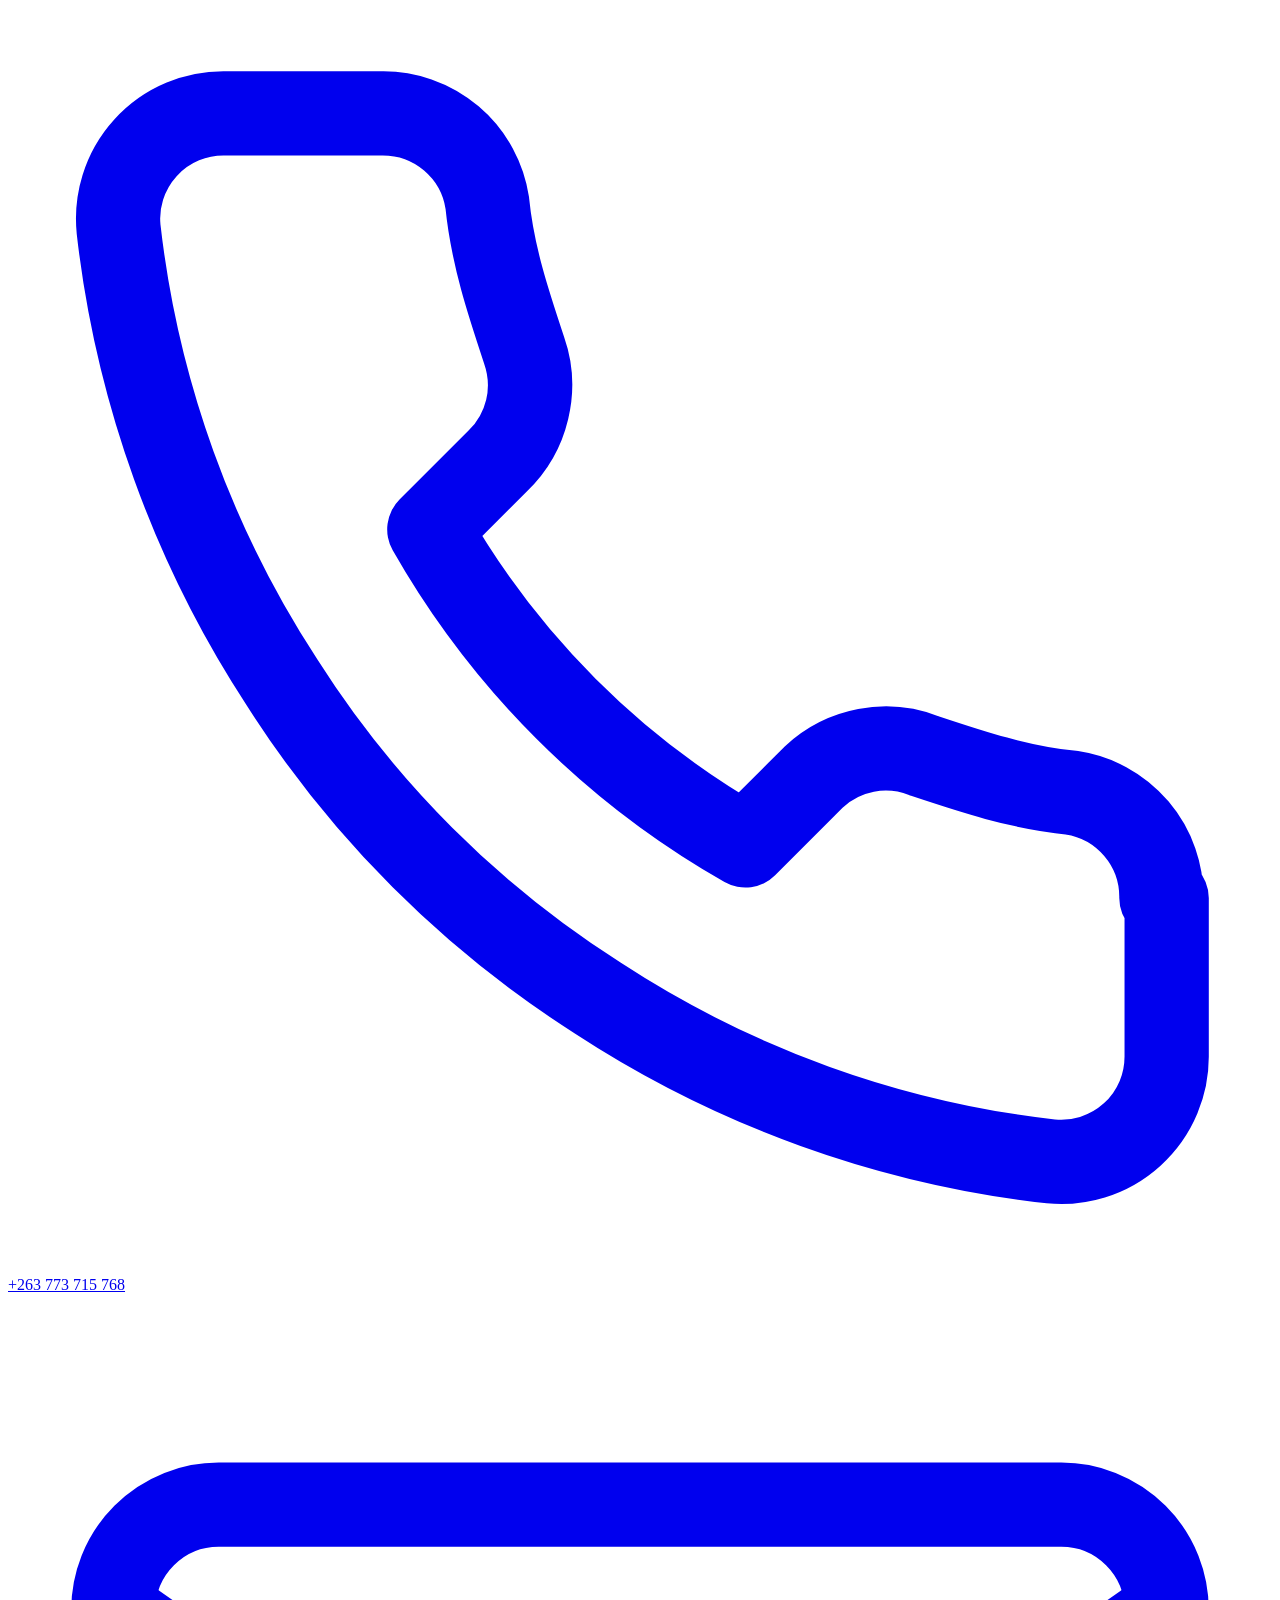
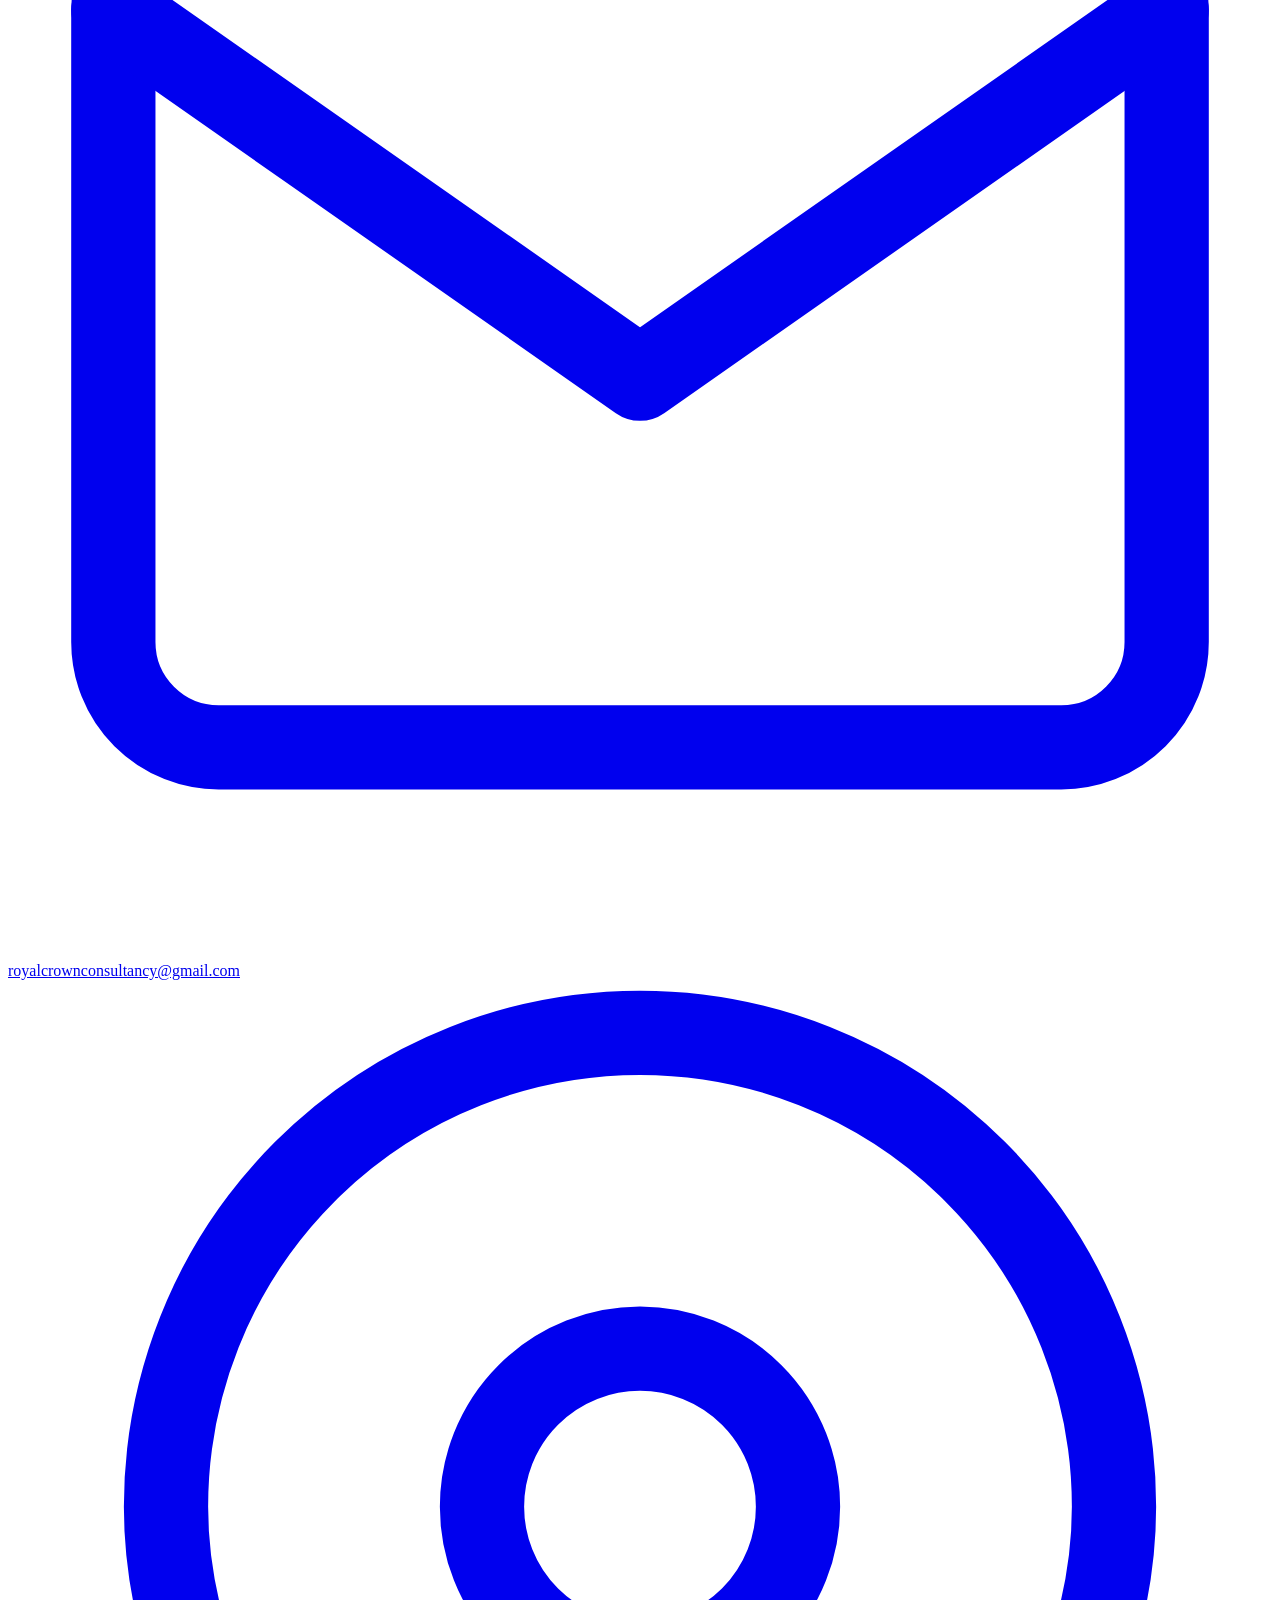
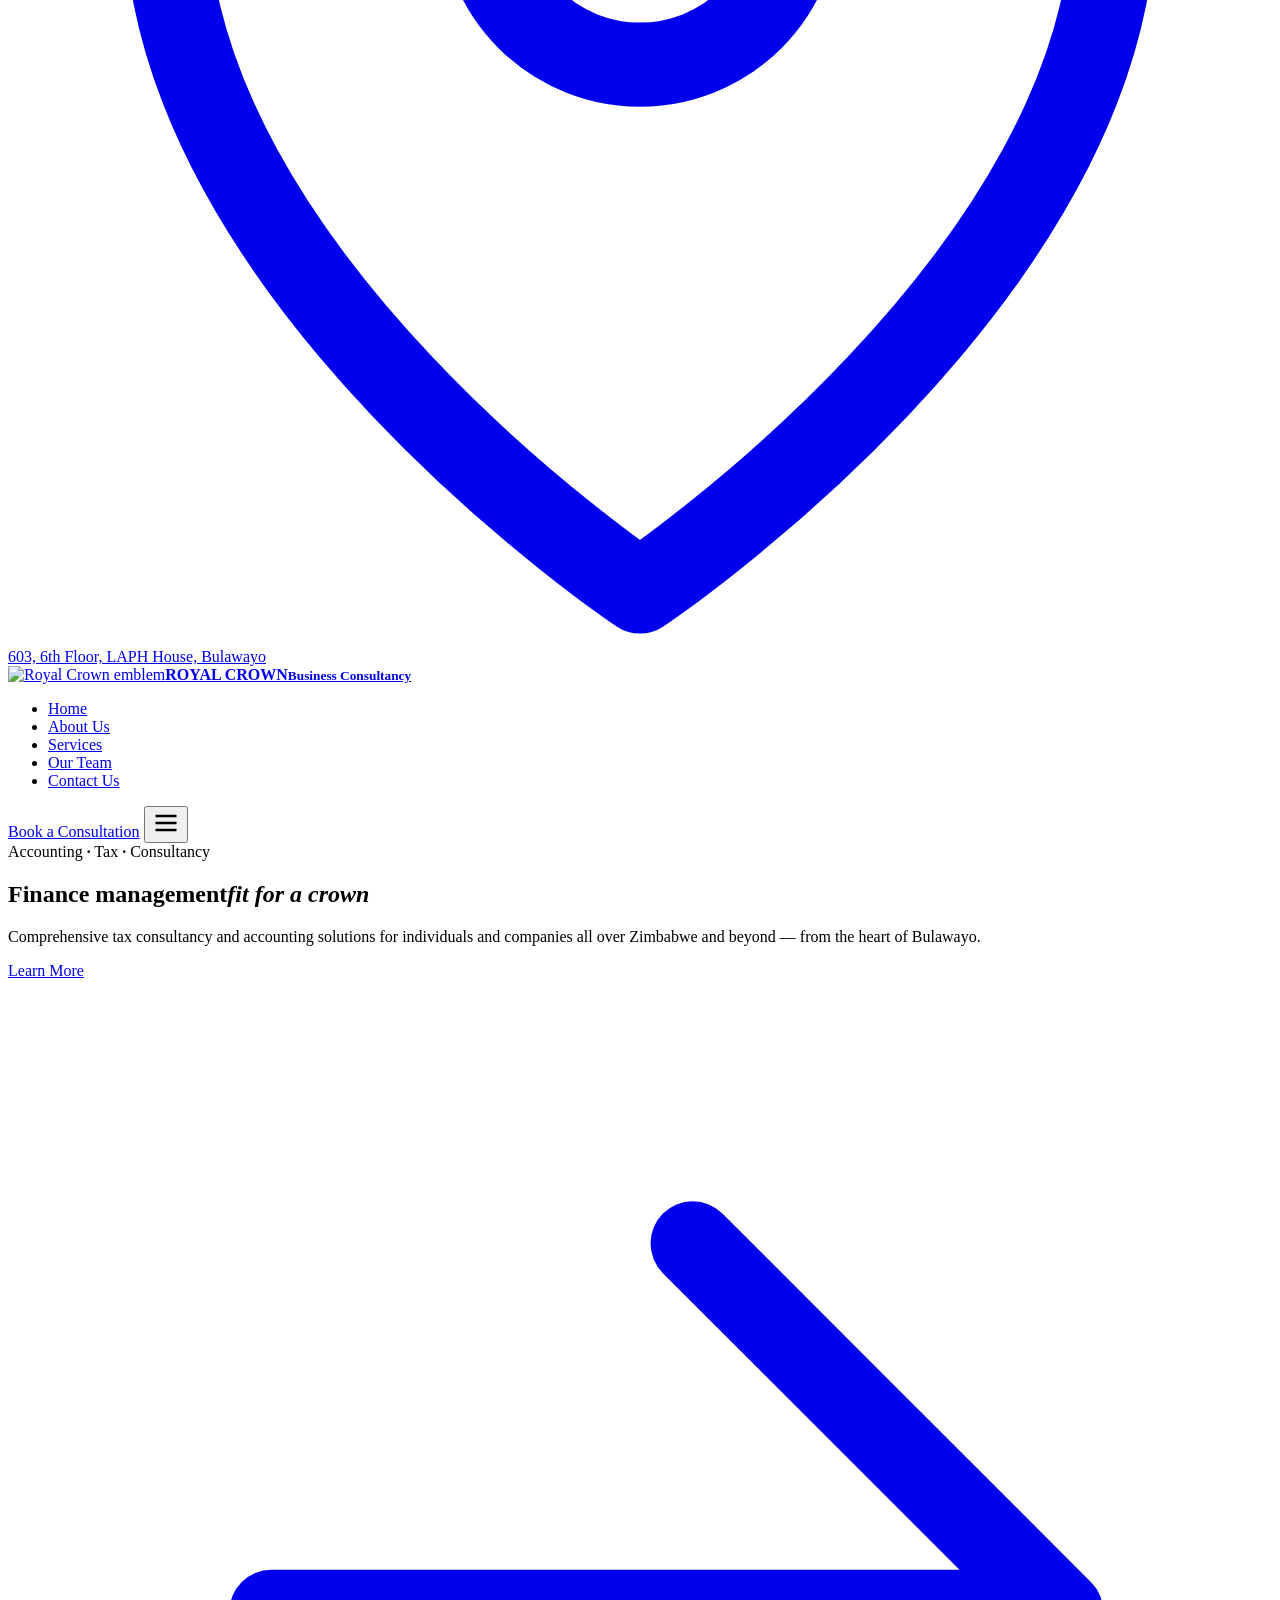
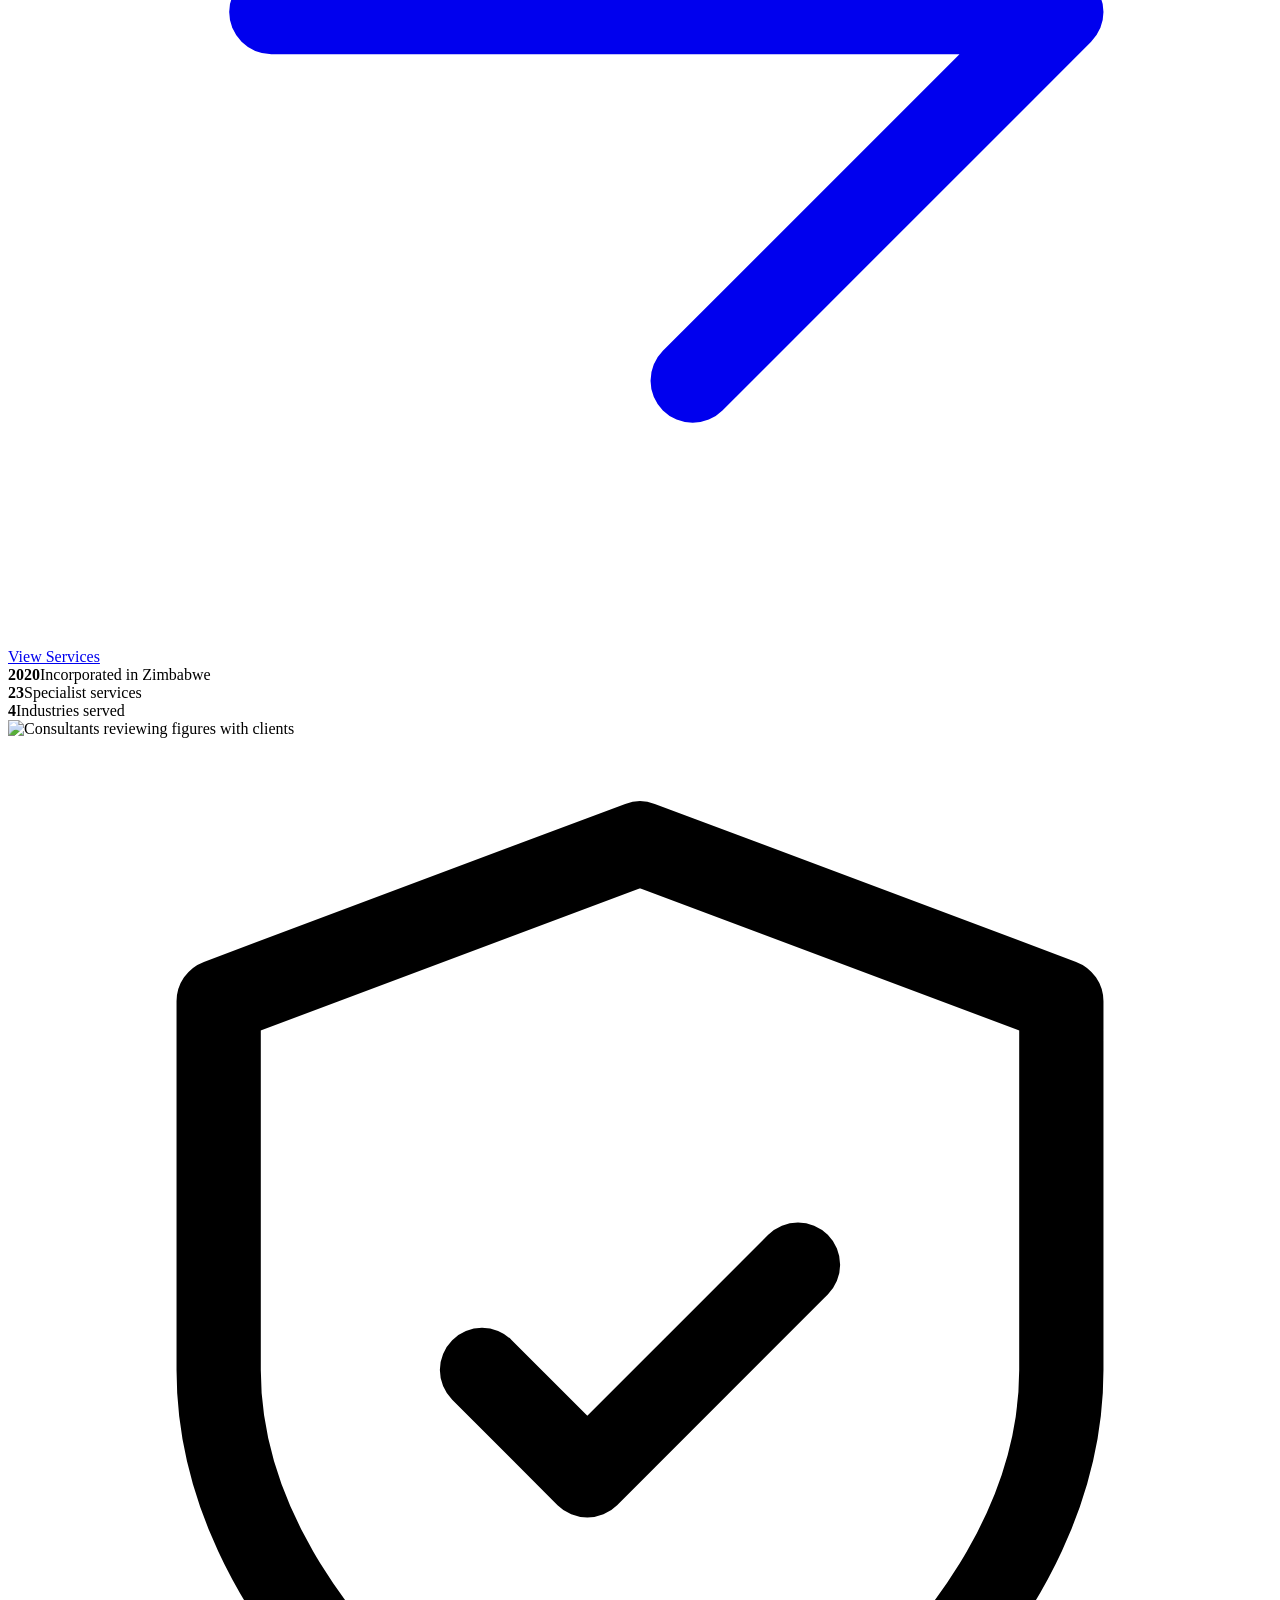
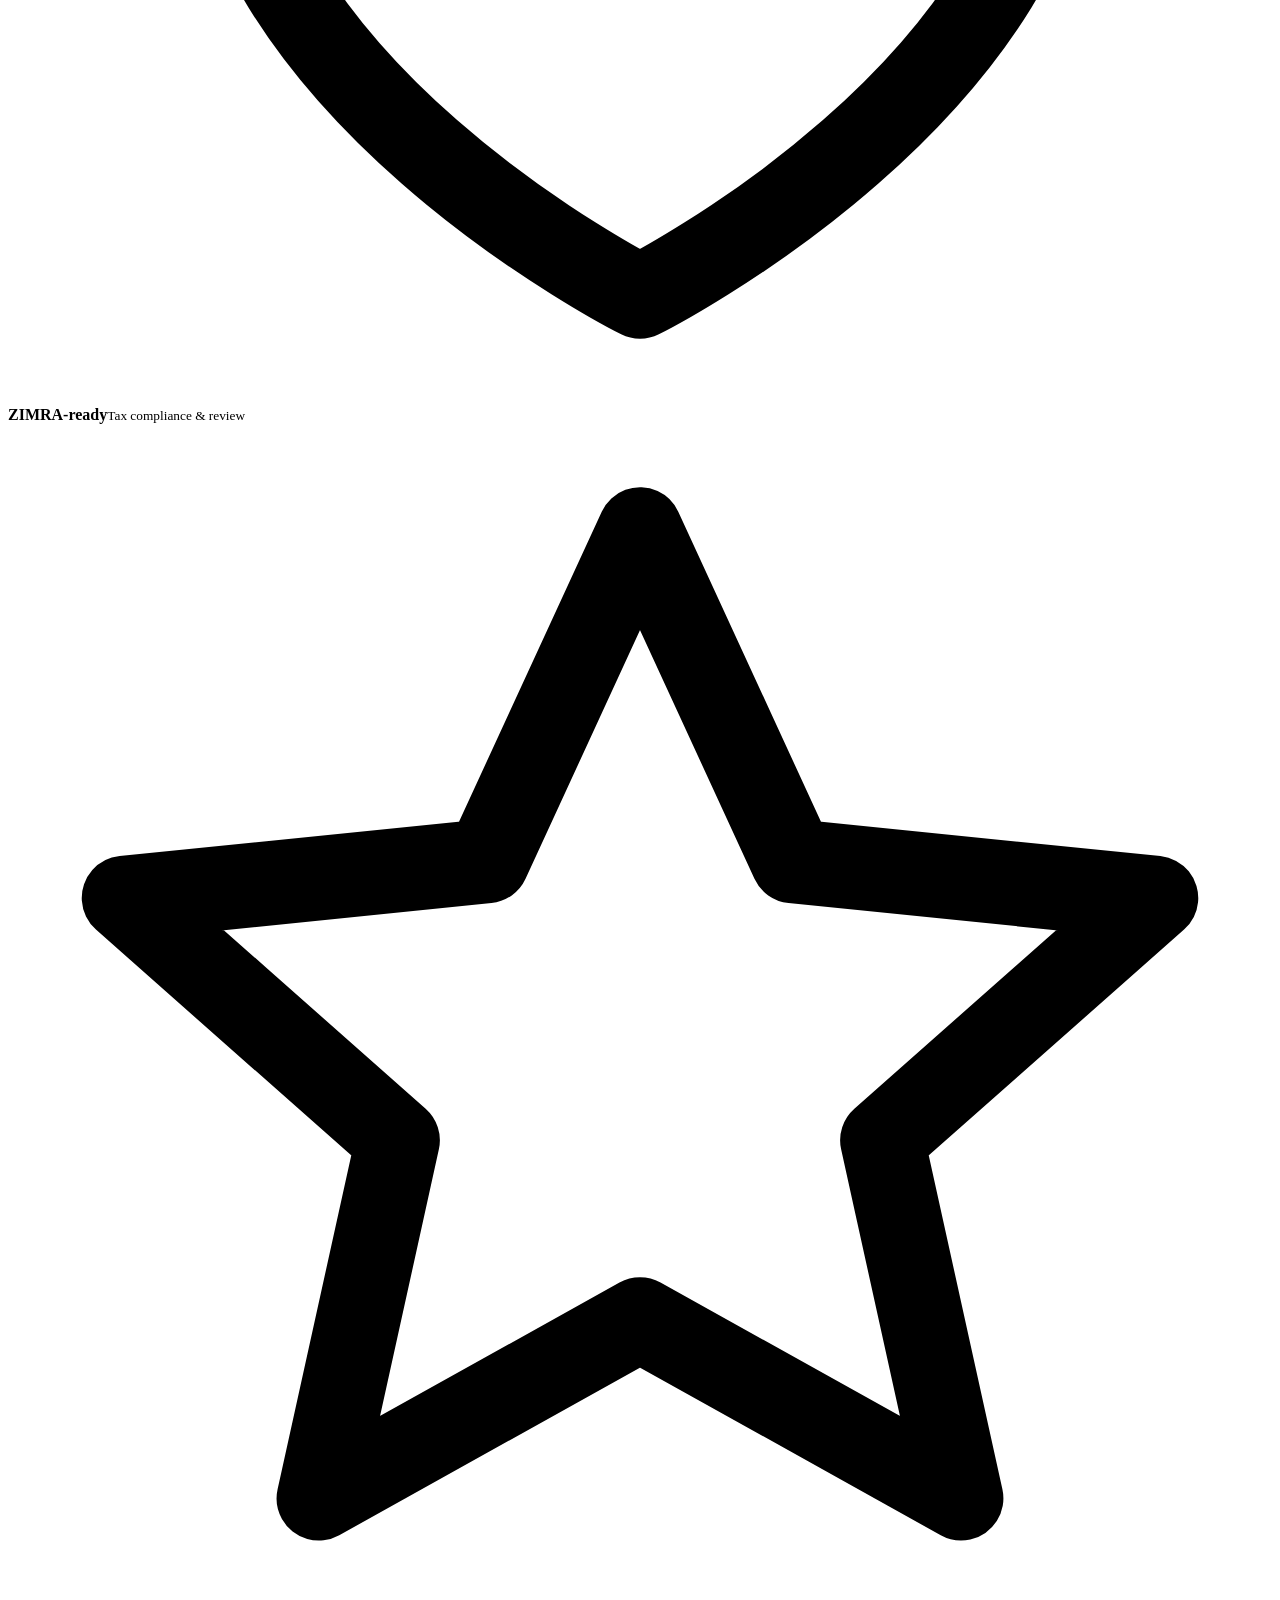
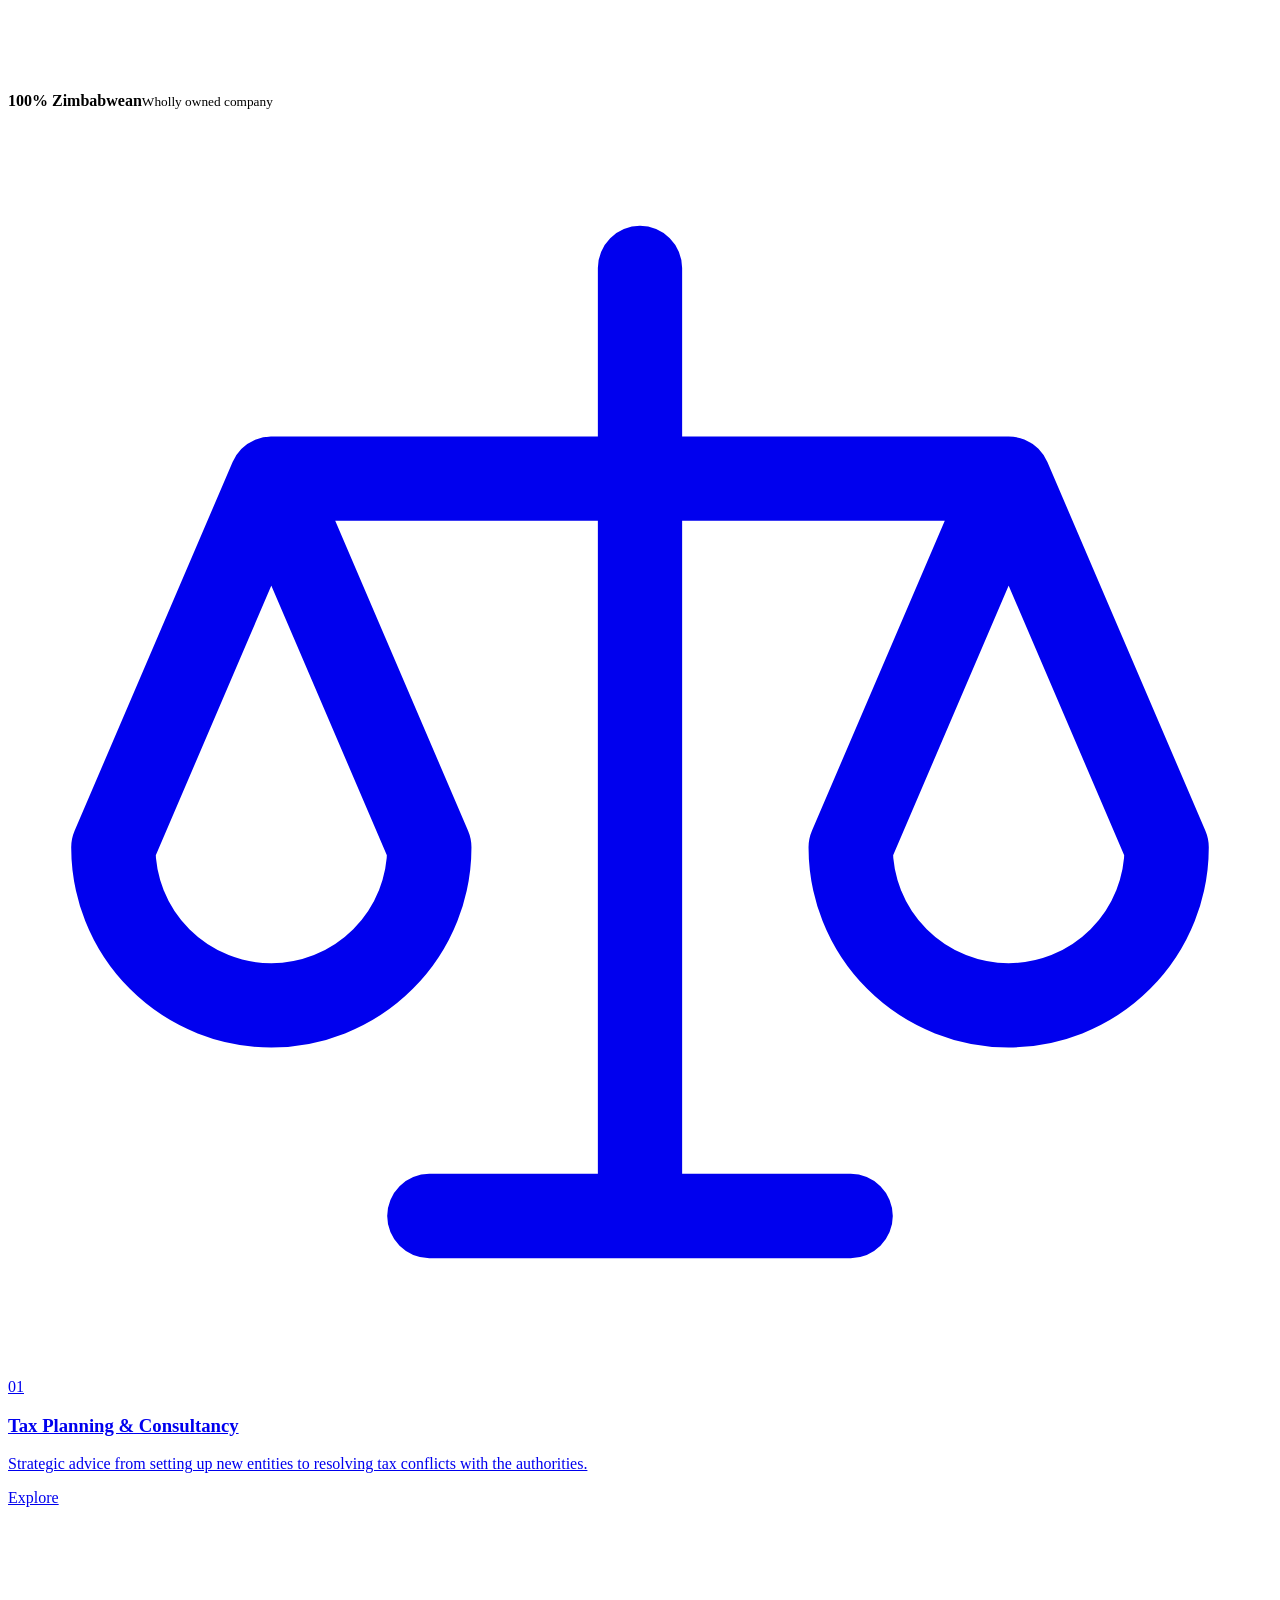
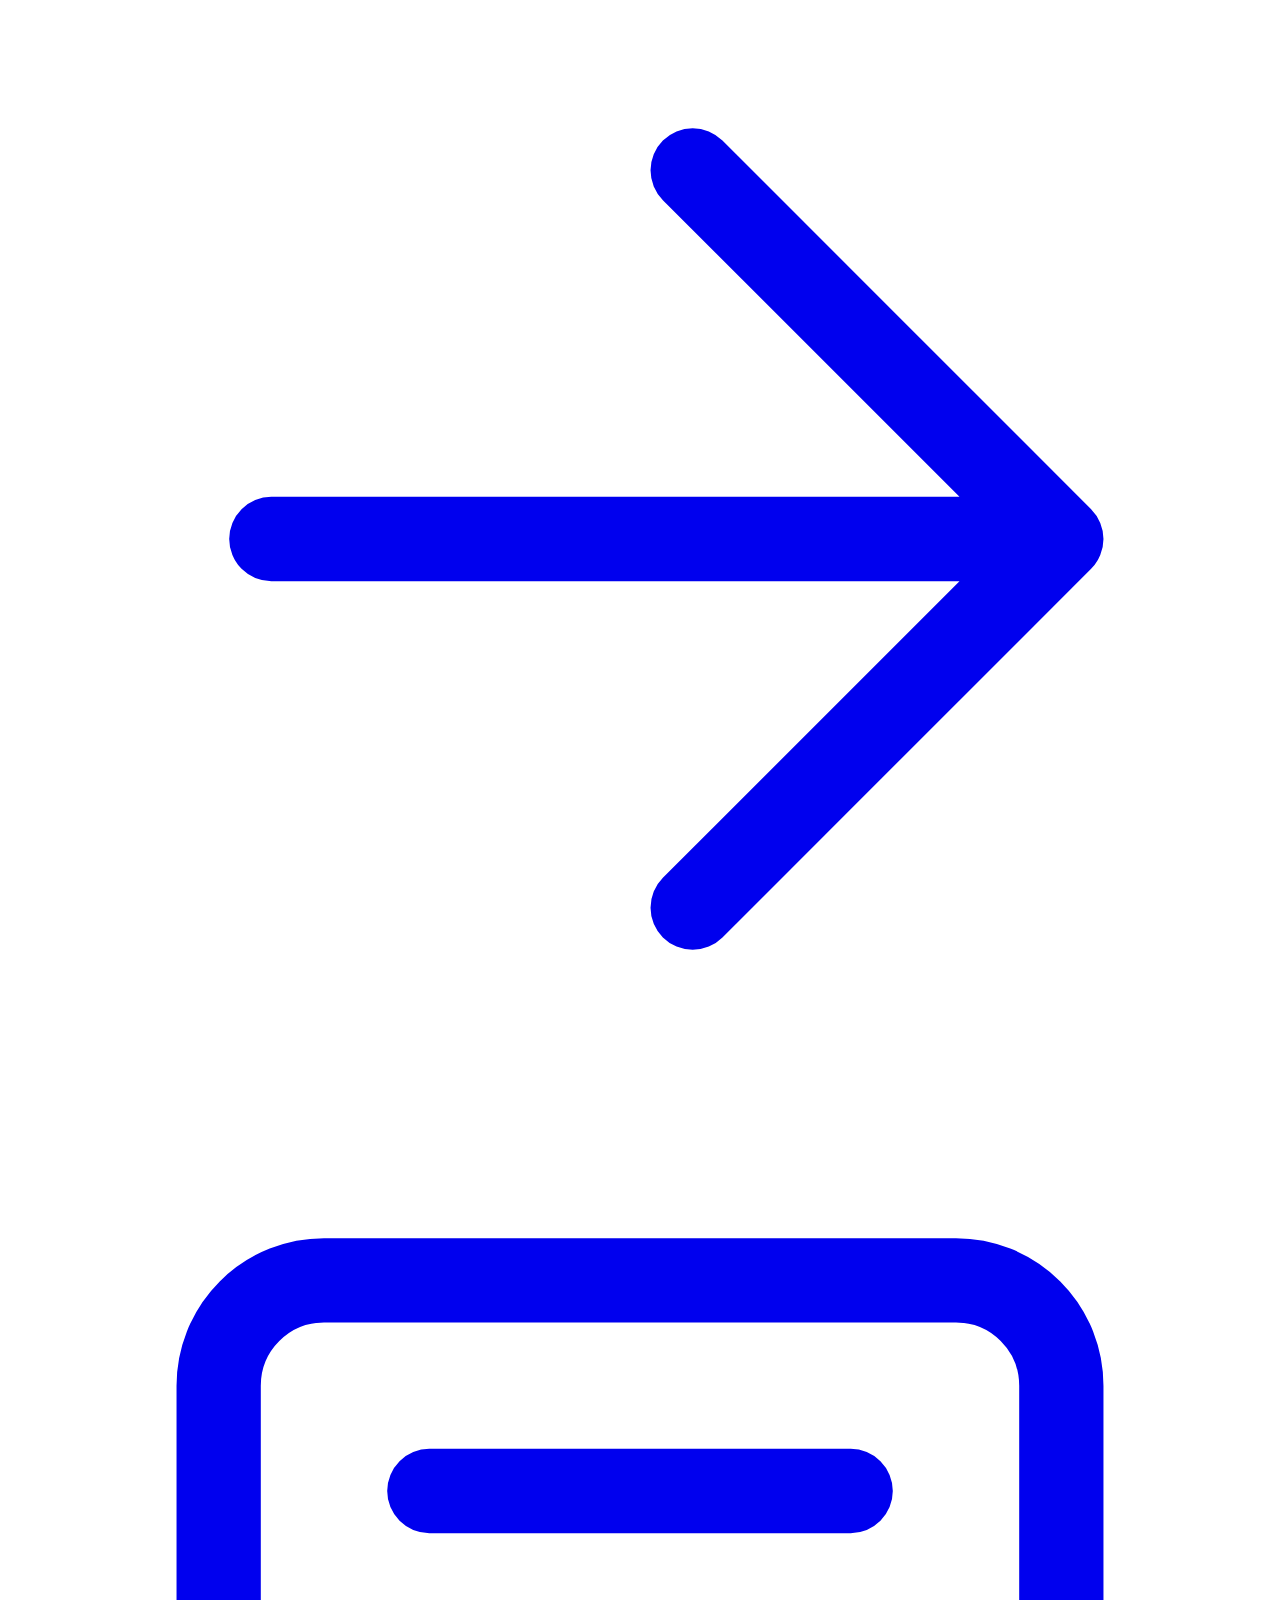
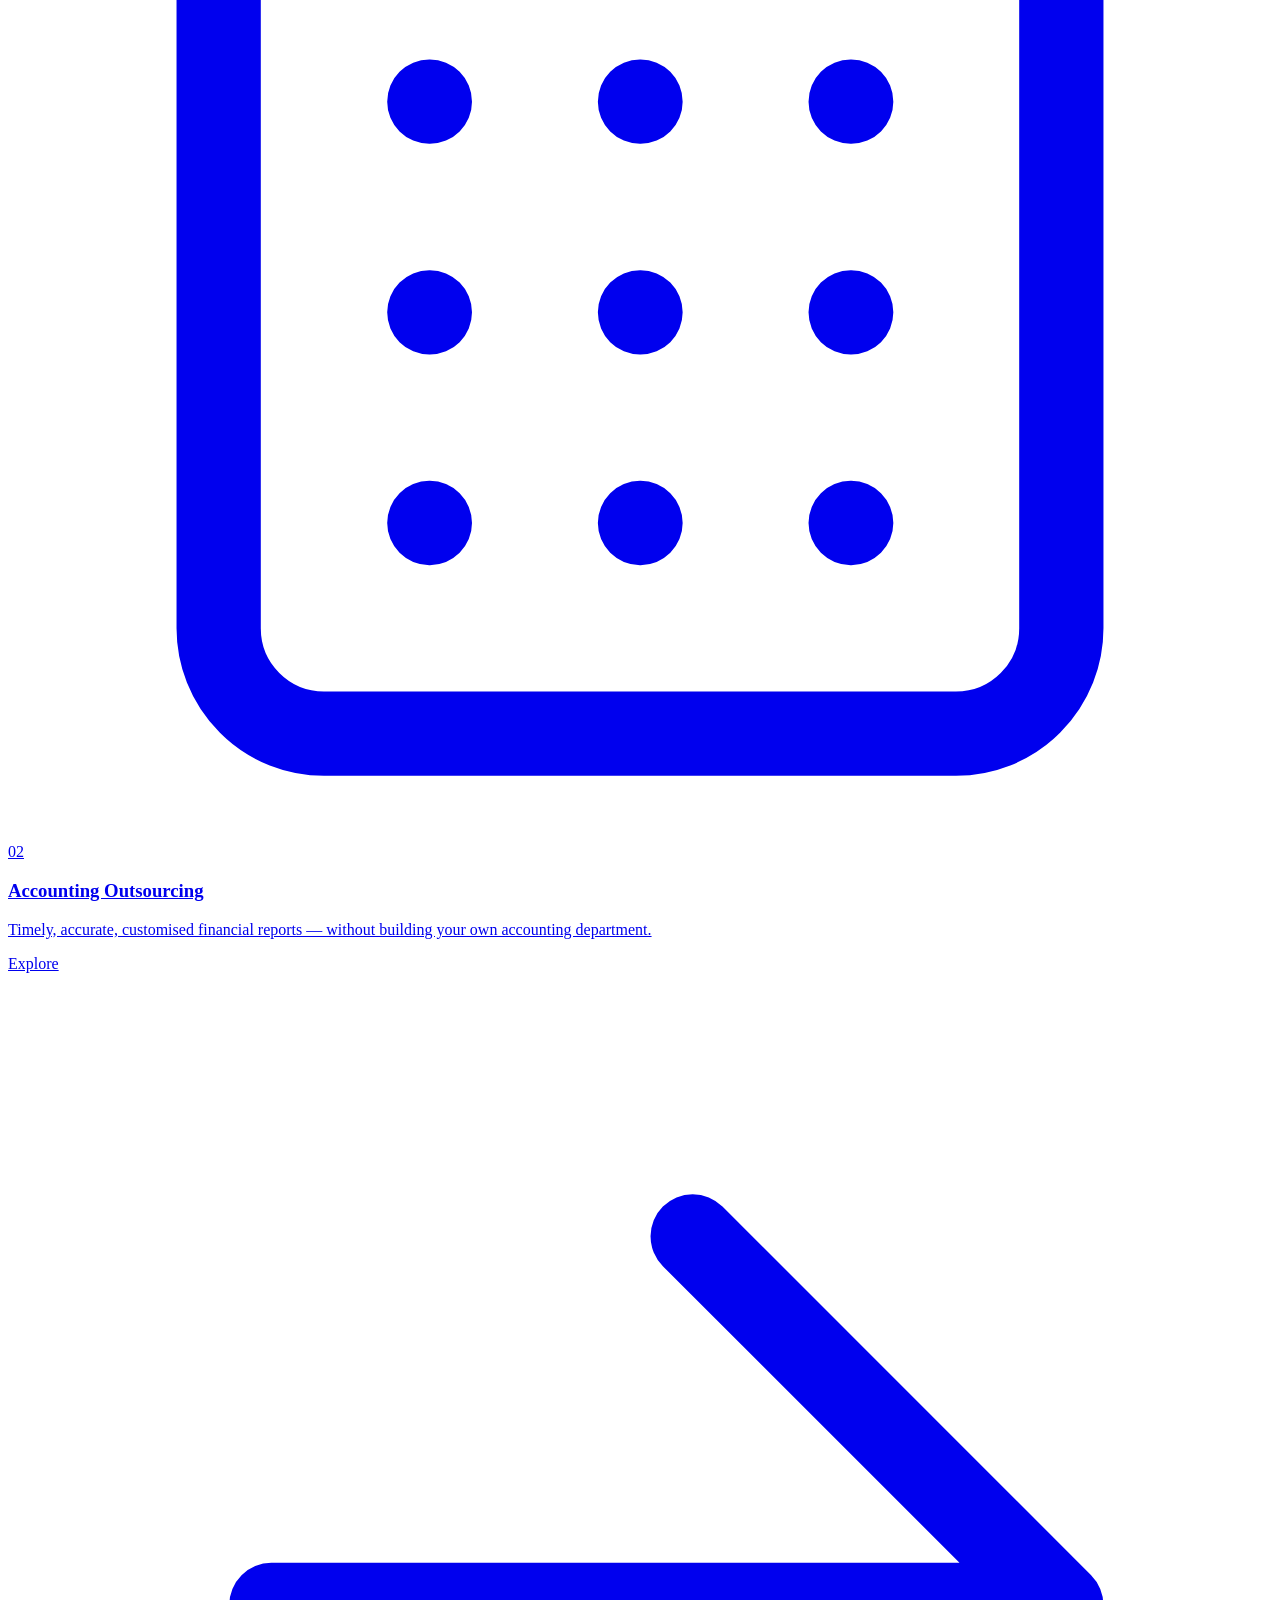
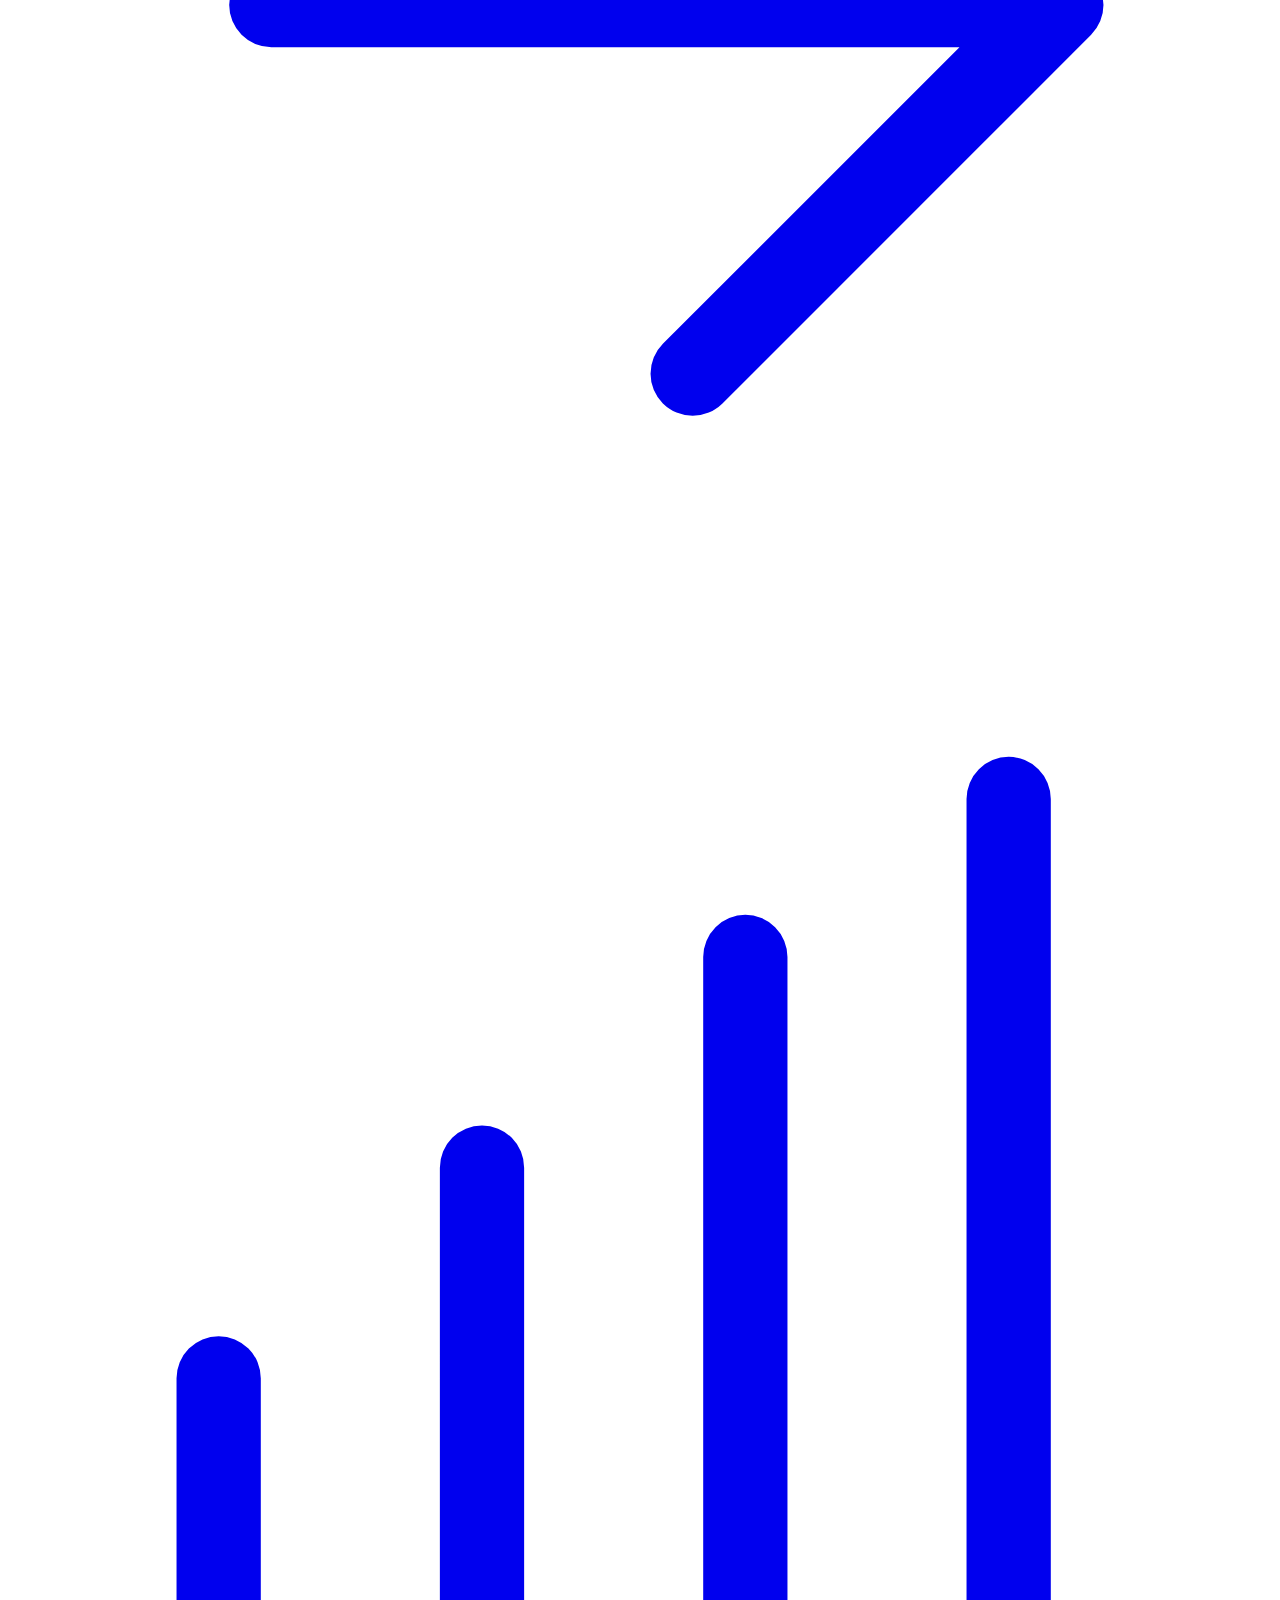
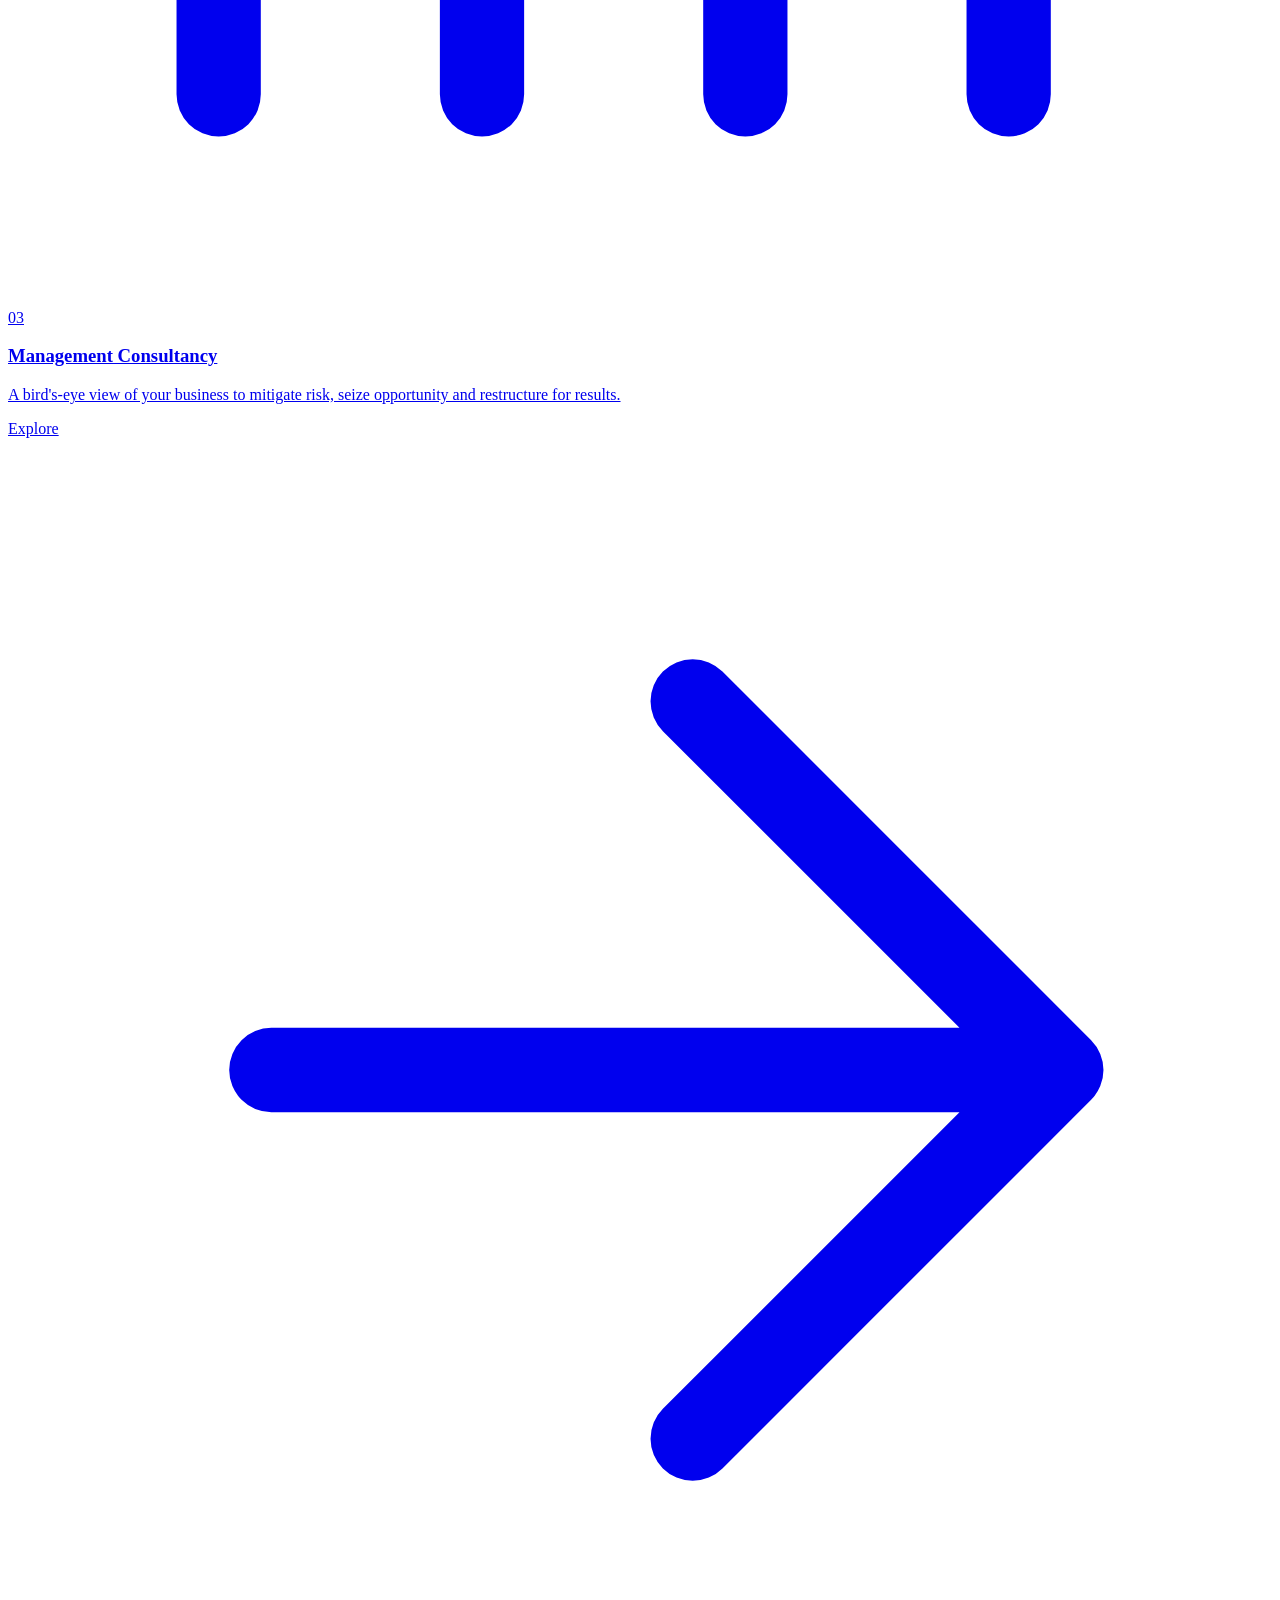
==== index.html @ 7874602f "Add files via upload" ====
<!DOCTYPE html>
<html lang="en">
<head>
<meta charset="UTF-8">
<meta name="viewport" content="width=device-width, initial-scale=1.0">
<title>Royal Crown Business Consultancy | Accounting & Tax Consultants in Bulawayo, Zimbabwe</title>
<meta name="description" content="Royal Crown Business Consultancy offers accounting, tax consultancy, company secretarial and management consulting to individuals and companies across Zimbabwe.">
<link rel="icon" href="assets/img/mark_color.png">
<link rel="preconnect" href="https://fonts.googleapis.com"><link rel="preconnect" href="https://fonts.gstatic.com" crossorigin>
<link href="https://fonts.googleapis.com/css2?family=Cormorant+Garamond:ital,wght@0,500;0,600;1,500;1,600&family=Montserrat:wght@300;400;500;600;700;800&family=Raleway:wght@400;500&display=swap" rel="stylesheet">
<link rel="stylesheet" href="assets/css/style.css">
</head>
<body>
<div class="topbar"><div class="wrap">
  <div class="tb-l"><a href="tel:+263773715768"><svg viewBox="0 0 24 24" fill="none" stroke="currentColor" stroke-width="1.6" stroke-linecap="round" stroke-linejoin="round"><path d="M22 16.9v3a2 2 0 01-2.2 2 19.8 19.8 0 01-8.6-3.1 19.5 19.5 0 01-6-6A19.8 19.8 0 012.1 4.2 2 2 0 014.1 2h3a2 2 0 012 1.7c.1 1 .4 1.9.7 2.8a2 2 0 01-.5 2.1L8 9.9a16 16 0 006 6l1.3-1.3a2 2 0 012.1-.4c.9.3 1.8.6 2.8.7a2 2 0 011.7 2z"/></svg> +263 773 715 768</a><a href="mailto:royalcrownconsultancy@gmail.com"><svg viewBox="0 0 24 24" fill="none" stroke="currentColor" stroke-width="1.6" stroke-linecap="round" stroke-linejoin="round"><rect x="2" y="4" width="20" height="16" rx="2"/><path d="M22 6l-10 7L2 6"/></svg> royalcrownconsultancy@gmail.com</a></div>
  <div class="tb-r"><a href="contact.html"><svg viewBox="0 0 24 24" fill="none" stroke="currentColor" stroke-width="1.6" stroke-linecap="round" stroke-linejoin="round"><path d="M21 10c0 7-9 13-9 13S3 17 3 10a9 9 0 0118 0z"/><circle cx="12" cy="10" r="3"/></svg> 603, 6th Floor, LAPH House, Bulawayo</a></div>
</div></div>
<header class="site"><div class="wrap nav">
  <a href="index.html" class="brand"><img src="assets/img/mark.png" alt="Royal Crown emblem"><b>ROYAL CROWN<small>Business Consultancy</small></b></a>
  <nav class="main"><ul id="menu"><li><a href="index.html" class="active">Home</a></li><li><a href="about.html">About Us</a></li><li><a href="services.html">Services</a></li><li><a href="team.html">Our Team</a></li><li><a href="contact.html">Contact Us</a></li></ul></nav>
  <a href="contact.html" class="btn btn-gold nav-cta">Book a Consultation</a>
  <button class="burger" aria-label="Open menu"><svg width="28" height="28" viewBox="0 0 24 24" fill="none" stroke="currentColor" stroke-width="2"><path d="M3 6h18M3 12h18M3 18h18"/></svg></button>
</div></header>
<main>
<section class="hero">
  <div class="wrap">
    <div class="rv">
      <span class="eyebrow">Accounting <b>·</b> Tax <b>·</b> Consultancy</span>
      <h1>Finance management<em>fit for a crown</em></h1>
      <p>Comprehensive tax consultancy and accounting solutions for individuals and companies all over Zimbabwe and beyond — from the heart of Bulawayo.</p>
      <div class="actions">
        <a href="about.html" class="btn btn-primary">Learn More <svg viewBox="0 0 24 24" fill="none" stroke="currentColor" stroke-width="1.6" stroke-linecap="round" stroke-linejoin="round"><path d="M5 12h14M13 5l7 7-7 7"/></svg></a>
        <a href="services.html" class="btn btn-ghost">View Services</a>
      </div>
      <div class="hero-trust">
        <div><b>2020</b>Incorporated in Zimbabwe</div>
        <div><b>23</b>Specialist services</div>
        <div><b>4</b>Industries served</div>
      </div>
    </div>
    <div class="hero-art rv d2">
      <span class="ring"></span>
      <div class="frame"><img src="assets/img/team-meeting.jpg" alt="Consultants reviewing figures with clients"></div>
      <div class="float f1"><span class="fi"><svg viewBox="0 0 24 24" fill="none" stroke="currentColor" stroke-width="1.6" stroke-linecap="round" stroke-linejoin="round"><path d="M12 22s8-4 8-10V5l-8-3-8 3v7c0 6 8 10 8 10z"/><path d="M9 12l2 2 4-4"/></svg></span><div><b>ZIMRA-ready</b><small>Tax compliance & review</small></div></div>
      <div class="float f2"><span class="fi"><svg viewBox="0 0 24 24" fill="none" stroke="currentColor" stroke-width="1.6" stroke-linecap="round" stroke-linejoin="round"><path d="M12 2l2.9 6.3 6.9.7-5.2 4.6 1.5 6.8L12 17l-6.1 3.4 1.5-6.8L2.2 9l6.9-.7z"/></svg></span><div><b>100% Zimbabwean</b><small>Wholly owned company</small></div></div>
    </div>
  </div>
</section>

<section class="features">
  <div class="wrap">
    <div class="feat-grid">
      <a href="services.html#tax" class="feat rv">
        <div class="top"><span class="ico"><svg viewBox="0 0 24 24" fill="none" stroke="currentColor" stroke-width="1.6" stroke-linecap="round" stroke-linejoin="round"><path d="M12 3v18M5 7h14M5 7l-3 7a3 3 0 006 0zM19 7l-3 7a3 3 0 006 0zM8 21h8"/></svg></span><span class="num">01</span></div>
        <h3>Tax Planning & Consultancy</h3>
        <p>Strategic advice from setting up new entities to resolving tax conflicts with the authorities.</p>
        <span class="more">Explore <svg viewBox="0 0 24 24" fill="none" stroke="currentColor" stroke-width="1.6" stroke-linecap="round" stroke-linejoin="round"><path d="M5 12h14M13 5l7 7-7 7"/></svg></span>
      </a>
      <a href="services.html#accounting" class="feat rv d1">
        <div class="top"><span class="ico"><svg viewBox="0 0 24 24" fill="none" stroke="currentColor" stroke-width="1.6" stroke-linecap="round" stroke-linejoin="round"><rect x="4" y="2" width="16" height="20" rx="2"/><path d="M8 6h8M8 10h.01M12 10h.01M16 10h.01M8 14h.01M12 14h.01M16 14h.01M8 18h.01M12 18h.01M16 18h.01"/></svg></span><span class="num">02</span></div>
        <h3>Accounting Outsourcing</h3>
        <p>Timely, accurate, customised financial reports — without building your own accounting department.</p>
        <span class="more">Explore <svg viewBox="0 0 24 24" fill="none" stroke="currentColor" stroke-width="1.6" stroke-linecap="round" stroke-linejoin="round"><path d="M5 12h14M13 5l7 7-7 7"/></svg></span>
      </a>
      <a href="services.html#management" class="feat rv d2">
        <div class="top"><span class="ico"><svg viewBox="0 0 24 24" fill="none" stroke="currentColor" stroke-width="1.6" stroke-linecap="round" stroke-linejoin="round"><path d="M4 20V14M9 20V10M14 20V6M19 20V3"/></svg></span><span class="num">03</span></div>
        <h3>Management Consultancy</h3>
        <p>A bird's-eye view of your business to mitigate risk, seize opportunity and restructure for results.</p>
        <span class="more">Explore <svg viewBox="0 0 24 24" fill="none" stroke="currentColor" stroke-width="1.6" stroke-linecap="round" stroke-linejoin="round"><path d="M5 12h14M13 5l7 7-7 7"/></svg></span>
      </a>
    </div>
  </div>
</section>

<section class="split">
  <div class="split-img" style="background-image:url(assets/img/consultant.jpg)">
    <div class="stamp"><div><b>Est.</b>2020</div></div>
  </div>
  <div class="split-txt rv">
    <div class="sec-title light"><span class="eyebrow">About us</span><h2>Who<em>we are</em></h2></div>
    <p>Nenyasha Deon Investments (Pvt) Ltd, trading as Royal Crown Business Consultancy, is an industry-leading accounting and consultancy firm based in Bulawayo — with expertise across manufacturing, transport, trading and the service industry.</p>
    <ul class="chev-list">
      <li>Tax Consultancy</li><li>Accounting & Bookkeeping</li>
      <li>Company Secretarial</li><li>Financial Advice & Planning</li>
      <li>Audit Functions</li><li>Payroll Services</li>
    </ul>
    <a href="about.html" class="btn btn-outline-light">Our Story <svg viewBox="0 0 24 24" fill="none" stroke="currentColor" stroke-width="1.6" stroke-linecap="round" stroke-linejoin="round"><path d="M5 12h14M13 5l7 7-7 7"/></svg></a>
  </div>
</section>

<section class="offer">
  <div class="wrap">
    <div class="offer-head">
      <div class="sec-title rv"><span class="eyebrow">Our expertise</span><h2>What<em>we offer</em></h2>
        <p>Comprehensive accounting, tax and advisory services — tailored to individuals, SMEs and corporates alike.</p></div>
      <div class="slider-ctrl"><button aria-label="Previous" data-dir="-1"><svg viewBox="0 0 24 24" fill="none" stroke="currentColor" stroke-width="1.6" stroke-linecap="round" stroke-linejoin="round"><path d="M15 18l-6-6 6-6"/></svg></button><button aria-label="Next" data-dir="1"><svg viewBox="0 0 24 24" fill="none" stroke="currentColor" stroke-width="1.6" stroke-linecap="round" stroke-linejoin="round"><path d="M9 18l6-6-6-6"/></svg></button></div>
    </div>
    <div class="track-wrap"><div class="track" id="track">
      <div class="card"><div class="ci"><svg viewBox="0 0 24 24" fill="none" stroke="currentColor" stroke-width="1.6" stroke-linecap="round" stroke-linejoin="round"><path d="M12 3v18M5 7h14M5 7l-3 7a3 3 0 006 0zM19 7l-3 7a3 3 0 006 0zM8 21h8"/></svg></div><h3>Tax Planning & Consultancy</h3><p>Reduce tax risk and enhance operating efficiency.</p>
        <ul><li>Tax planning</li><li>Tax advisory, due diligence & audit</li><li>International tax & transfer pricing</li><li>Tax compliance & review</li></ul><br><a class="more" href="services.html#tax">Read more →</a></div>
      <div class="card feature"><div class="ci"><svg viewBox="0 0 24 24" fill="none" stroke="currentColor" stroke-width="1.6" stroke-linecap="round" stroke-linejoin="round"><rect x="4" y="2" width="16" height="20" rx="2"/><path d="M8 6h8M8 10h.01M12 10h.01M16 10h.01M8 14h.01M12 14h.01M16 14h.01M8 18h.01M12 18h.01M16 18h.01"/></svg></div><h3>Accounting Outsourcing</h3><p>A tailor-made, sustainable accounting system.</p>
        <ul><li>Bookkeeping services</li><li>Financial reports compilation</li><li>Payroll services</li><li>Financial advisory & consultations</li></ul><br><a class="more" href="services.html#accounting">Read more →</a></div>
      <div class="card"><div class="ci"><svg viewBox="0 0 24 24" fill="none" stroke="currentColor" stroke-width="1.6" stroke-linecap="round" stroke-linejoin="round"><path d="M4 20V14M9 20V10M14 20V6M19 20V3"/></svg></div><h3>Management Consultancy</h3><p>Processes that deliver, yet adapt to change.</p>
        <ul><li>Risk assurance</li><li>Mergers & acquisitions</li><li>Organisational restructuring</li><li>System design & implementation</li></ul><br><a class="more" href="services.html#management">Read more →</a></div>
      <div class="card"><div class="ci"><svg viewBox="0 0 24 24" fill="none" stroke="currentColor" stroke-width="1.6" stroke-linecap="round" stroke-linejoin="round"><circle cx="11" cy="11" r="7"/><path d="M21 21l-5-5M8 11h6M11 8v6"/></svg></div><h3>Market Studies</h3><p>Informed decisions from primary & secondary data.</p>
        <ul><li>New market entry studies</li><li>Consumer & retail insight studies</li></ul><br><a class="more" href="services.html#market">Read more →</a></div>
      <div class="card"><div class="ci"><svg viewBox="0 0 24 24" fill="none" stroke="currentColor" stroke-width="1.6" stroke-linecap="round" stroke-linejoin="round"><path d="M14 2H6a2 2 0 00-2 2v16a2 2 0 002 2h12a2 2 0 002-2V8z"/><path d="M14 2v6h6M8 13h8M8 17h5"/></svg></div><h3>Company Secretarial</h3><p>Statutory paperwork done right, on time.</p>
        <ul><li>Company formation & name change</li><li>Annual returns · CR14, CR6, CR2, CR11</li><li>Minutes & resolutions</li><li>Share certificates & transfers</li></ul><br><a class="more" href="services.html#secretarial">Read more →</a></div>
      <div class="card"><div class="ci"><svg viewBox="0 0 24 24" fill="none" stroke="currentColor" stroke-width="1.6" stroke-linecap="round" stroke-linejoin="round"><circle cx="12" cy="12" r="9"/><path d="M3 12h18M12 3a14 14 0 010 18M12 3a14 14 0 000 18"/></svg></div><h3>International Businesses</h3><p>Support for investors and growing enterprises.</p>
        <ul><li>Investment opportunities</li><li>Feasibility studies</li><li>Project scheduling & execution</li><li>Staff placement & training</li></ul><br><a class="more" href="services.html#international">Read more →</a></div>
    </div></div>
    <div class="sdots" id="sdots"></div>
  </div>
</section>

<section class="why">
  <div class="wrap">
    <div class="rv">
      <div class="sec-title"><span class="eyebrow">Our values</span><h2>Why<em>choose us?</em></h2>
        <p>We deliver the highest standards of excellence in accounting services and tax advice, in an atmosphere of teamwork, innovation and continuous improvement.</p></div>
      <div class="values">
        <div class="val"><i>E</i><div><b>Ethical</b><small>Reliable and trustworthy in all that we do.</small></div></div>
        <div class="val"><i>I</i><div><b>Innovative</b><small>The latest technology working for our clients.</small></div></div>
        <div class="val"><i>P</i><div><b>Passionate</b><small>Committed to our clients' success.</small></div></div>
        <div class="val"><i>L</i><div><b>Loyal</b><small>Available when needed, on top of trends.</small></div></div>
        <div class="val"><i>P</i><div><b>Proactive</b><small>We think deeply about what matters to you.</small></div></div>
        <div class="val"><i>L</i><div><b>Light hearted</b><small>Laughter alleviates stress and spreads goodwill.</small></div></div>
      </div>
      <a href="about.html#values" class="btn btn-primary" style="margin-top:36px">All Our Values <svg viewBox="0 0 24 24" fill="none" stroke="currentColor" stroke-width="1.6" stroke-linecap="round" stroke-linejoin="round"><path d="M5 12h14M13 5l7 7-7 7"/></svg></a>
    </div>
    <div class="collage rv d2">
      <div class="a" style="background-image:url(assets/img/team-discuss.jpg)"></div>
      <div class="b" style="background-image:url(assets/img/spreadsheets.jpg)"></div>
      <div class="c"><b class="k">Mission</b><p>Committed to ethics and professionalism in all business dealings, and client and employee relationships.</p></div>
      <div class="over"><b class="k">Vision</b><p>To be recognised as a vibrant, progressive, and technologically-advanced accounting and tax firm in Zimbabwe.</p></div>
    </div>
  </div>
</section>

<section id="team">
  <div class="wrap">
    <div class="sec-title center rv"><span class="eyebrow center">The people</span><h2>Our<em>team members</em></h2>
      <p>We pride ourselves in having the best brains in the accounting and taxation field.</p></div>
    <div class="team-grid">
      <div class="member rv"><div class="avatar"><span>GM</span></div><h4>Gidion Mhuru</h4><div class="role">Managing Director</div>
        <div class="quals">MSc Fisc · BCom Fisc (NUST) · PG Dip Applied Taxation</div><p>Entrepreneur, public speaker and former ZIMRA employee who mentors emerging entrepreneurs.</p></div>
      <div class="member feature rv d1"><div class="avatar"><span>RM</span></div><h4>Rutendo A. Mutsiva</h4><div class="role">Finance Director</div>
        <div class="quals">Dip Accountancy (Bulawayo Polytechnic)</div><p>An accountant with a passion for growing this business to greater heights.</p></div>
      <div class="member rv d2"><div class="avatar"><span>MM</span></div><h4>Moses Mhuru</h4><div class="role">Accounting & Administration</div>
        <div class="quals">BCom Accounting & Finance (LSU)</div><p>A hardworking, self-propelled graduate with leadership qualities.</p></div>
    </div>
    <div style="text-align:center;margin-top:56px" class="rv"><a href="team.html" class="btn btn-ghost">Meet the Team <svg viewBox="0 0 24 24" fill="none" stroke="currentColor" stroke-width="1.6" stroke-linecap="round" stroke-linejoin="round"><path d="M5 12h14M13 5l7 7-7 7"/></svg></a></div>
  </div>
</section>

<section class="stats">
  <div class="wrap stat-grid">
    <div class="stat rv"><b data-count="2020">2020</b><span>Year Founded</span><svg viewBox="0 0 24 24" fill="none" stroke="currentColor" stroke-width="1.6" stroke-linecap="round" stroke-linejoin="round"><rect x="3" y="4" width="18" height="18" rx="2"/><path d="M16 2v4M8 2v4M3 10h18"/></svg></div>
    <div class="stat rv d1"><b data-count="23">23</b><span>Core Services</span><svg viewBox="0 0 24 24" fill="none" stroke="currentColor" stroke-width="1.6" stroke-linecap="round" stroke-linejoin="round"><rect x="3" y="7" width="18" height="13" rx="2"/><path d="M8 7V5a2 2 0 012-2h4a2 2 0 012 2v2M3 13h18"/></svg></div>
    <div class="stat rv d2"><b data-count="4">4</b><span>Key Industries</span><svg viewBox="0 0 24 24" fill="none" stroke="currentColor" stroke-width="1.6" stroke-linecap="round" stroke-linejoin="round"><path d="M2 20h20M4 20V9l5 3V9l5 3V5h6v15"/></svg></div>
    <div class="stat rv d3"><b data-count="9">9</b><span>Guiding Values</span><svg viewBox="0 0 24 24" fill="none" stroke="currentColor" stroke-width="1.6" stroke-linecap="round" stroke-linejoin="round"><path d="M6 3h12l4 6-10 12L2 9z"/><path d="M2 9h20M12 21L8 9l4-6 4 6z"/></svg></div>
  </div>
</section>

<section class="quote">
  <div class="wrap">
    <div class="ornament"><img src="assets/img/mark_color.png" alt=""></div>
    <div class="q-slides">
      <div class="q-slide"><p>“You shall be a crown of beauty in the hand of the Lord, and a royal diadem in the hand of your God.”</p><b>Isaiah 62:3</b><small>The inspiration behind our name</small></div>
      <div class="q-slide"><p>“To deliver the highest standards of excellence in accounting services and tax advice in an atmosphere of teamwork, innovation, and continuous improvement.”</p><b>Our Mission</b><small>Royal Crown Business Consultancy</small></div>
      <div class="q-slide"><p>“We pride ourselves in having the best brains in the accounting and taxation field.”</p><b>Our People</b><small>Royal Crown Business Consultancy</small></div>
    </div>
    <div class="q-ctrl"></div>
  </div>
</section>

<section class="cta"><div class="wrap">
  <div class="rv"><span class="eyebrow" style="color:var(--gold)">Let's talk</span><h2>Ready to put your finances <em>in royal order?</em></h2>
  <p>Leave your email and our team will be in touch to discuss your accounting and tax needs.</p></div>
  <form class="rv d1" data-mailto="royalcrownconsultancy@gmail.com"><input type="email" name="Email" placeholder="Your email address…" required><button class="btn btn-gold" type="submit">Get in Touch <svg viewBox="0 0 24 24" fill="none" stroke="currentColor" stroke-width="1.6" stroke-linecap="round" stroke-linejoin="round"><path d="M5 12h14M13 5l7 7-7 7"/></svg></button></form>
</div></section>

</main>
<footer class="site"><div class="wrap foot-grid">
  <div><img class="flogo-c" src="assets/img/logo.png" alt="Royal Crown Business Consultancy" style="background:#fff;padding:10px 14px;border-radius:10px">
    <p>Industry-leading accounting, tax and consultancy solutions for individuals and companies across Zimbabwe and beyond.</p>
    <p class="foot-verse">“You shall be a crown of beauty in the hand of the Lord.” <br><small style="font-size:12px;font-style:normal">— Isaiah 62:3</small></p></div>
  <div><h5>Explore</h5><ul><li><a href="index.html">Home</a></li><li><a href="about.html">About Us</a></li><li><a href="services.html">Services</a></li><li><a href="team.html">Our Team</a></li><li><a href="contact.html">Contact Us</a></li></ul></div>
  <div><h5>Contact</h5>
    <div class="fc"><svg viewBox="0 0 24 24" fill="none" stroke="currentColor" stroke-width="1.6" stroke-linecap="round" stroke-linejoin="round"><path d="M21 10c0 7-9 13-9 13S3 17 3 10a9 9 0 0118 0z"/><circle cx="12" cy="10" r="3"/></svg><span>603, 6th Floor, LAPH House,<br>Bulawayo, Zimbabwe</span></div>
    <div class="fc"><svg viewBox="0 0 24 24" fill="none" stroke="currentColor" stroke-width="1.6" stroke-linecap="round" stroke-linejoin="round"><path d="M22 16.9v3a2 2 0 01-2.2 2 19.8 19.8 0 01-8.6-3.1 19.5 19.5 0 01-6-6A19.8 19.8 0 012.1 4.2 2 2 0 014.1 2h3a2 2 0 012 1.7c.1 1 .4 1.9.7 2.8a2 2 0 01-.5 2.1L8 9.9a16 16 0 006 6l1.3-1.3a2 2 0 012.1-.4c.9.3 1.8.6 2.8.7a2 2 0 011.7 2z"/></svg><span><a href="tel:+263292887614">(0292) 887614</a><br><a href="tel:+263773715768">+263 773 715 768</a><br><a href="tel:+263732715768">+263 732 715 768</a><br><a href="tel:+263713365481">+263 713 365 481</a></span></div>
    <div class="fc"><svg viewBox="0 0 24 24" fill="none" stroke="currentColor" stroke-width="1.6" stroke-linecap="round" stroke-linejoin="round"><rect x="2" y="4" width="20" height="16" rx="2"/><path d="M22 6l-10 7L2 6"/></svg><span><a href="mailto:royalcrownconsultancy@gmail.com">royalcrownconsultancy@gmail.com</a><br><a href="mailto:gmhuru2@gmail.com">gmhuru2@gmail.com</a></span></div></div>
  <div><h5>Tax Services</h5><ul>
    <li><a href="services.html#tax">VAT Registration & Remittance</a></li><li><a href="services.html#tax">ITF263 Tax Clearance</a></li>
    <li><a href="services.html#tax">PAYE, NEC & NSSA Returns</a></li><li><a href="services.html#tax">Capital Gains Tax</a></li>
    <li><a href="services.html#tax">ZIMRA Audit Assistance</a></li><li><a href="services.html#tax">General Tax Health Checks</a></li></ul></div>
</div>
<div class="wrap foot-bottom"><span>© <span data-year></span> Nenyasha Deon Investments (Pvt) Ltd t/a Royal Crown Business Consultancy. All rights reserved.</span><em>Ethical · Innovative · Passionate</em></div>
</footer>
<a href="#" class="to-top" aria-label="Back to top"><svg viewBox="0 0 24 24" fill="none" stroke="currentColor" stroke-width="1.6" stroke-linecap="round" stroke-linejoin="round"><path d="M18 15l-6-6-6 6"/></svg></a>
<script src="assets/js/main.js"></script>
</body>
</html>
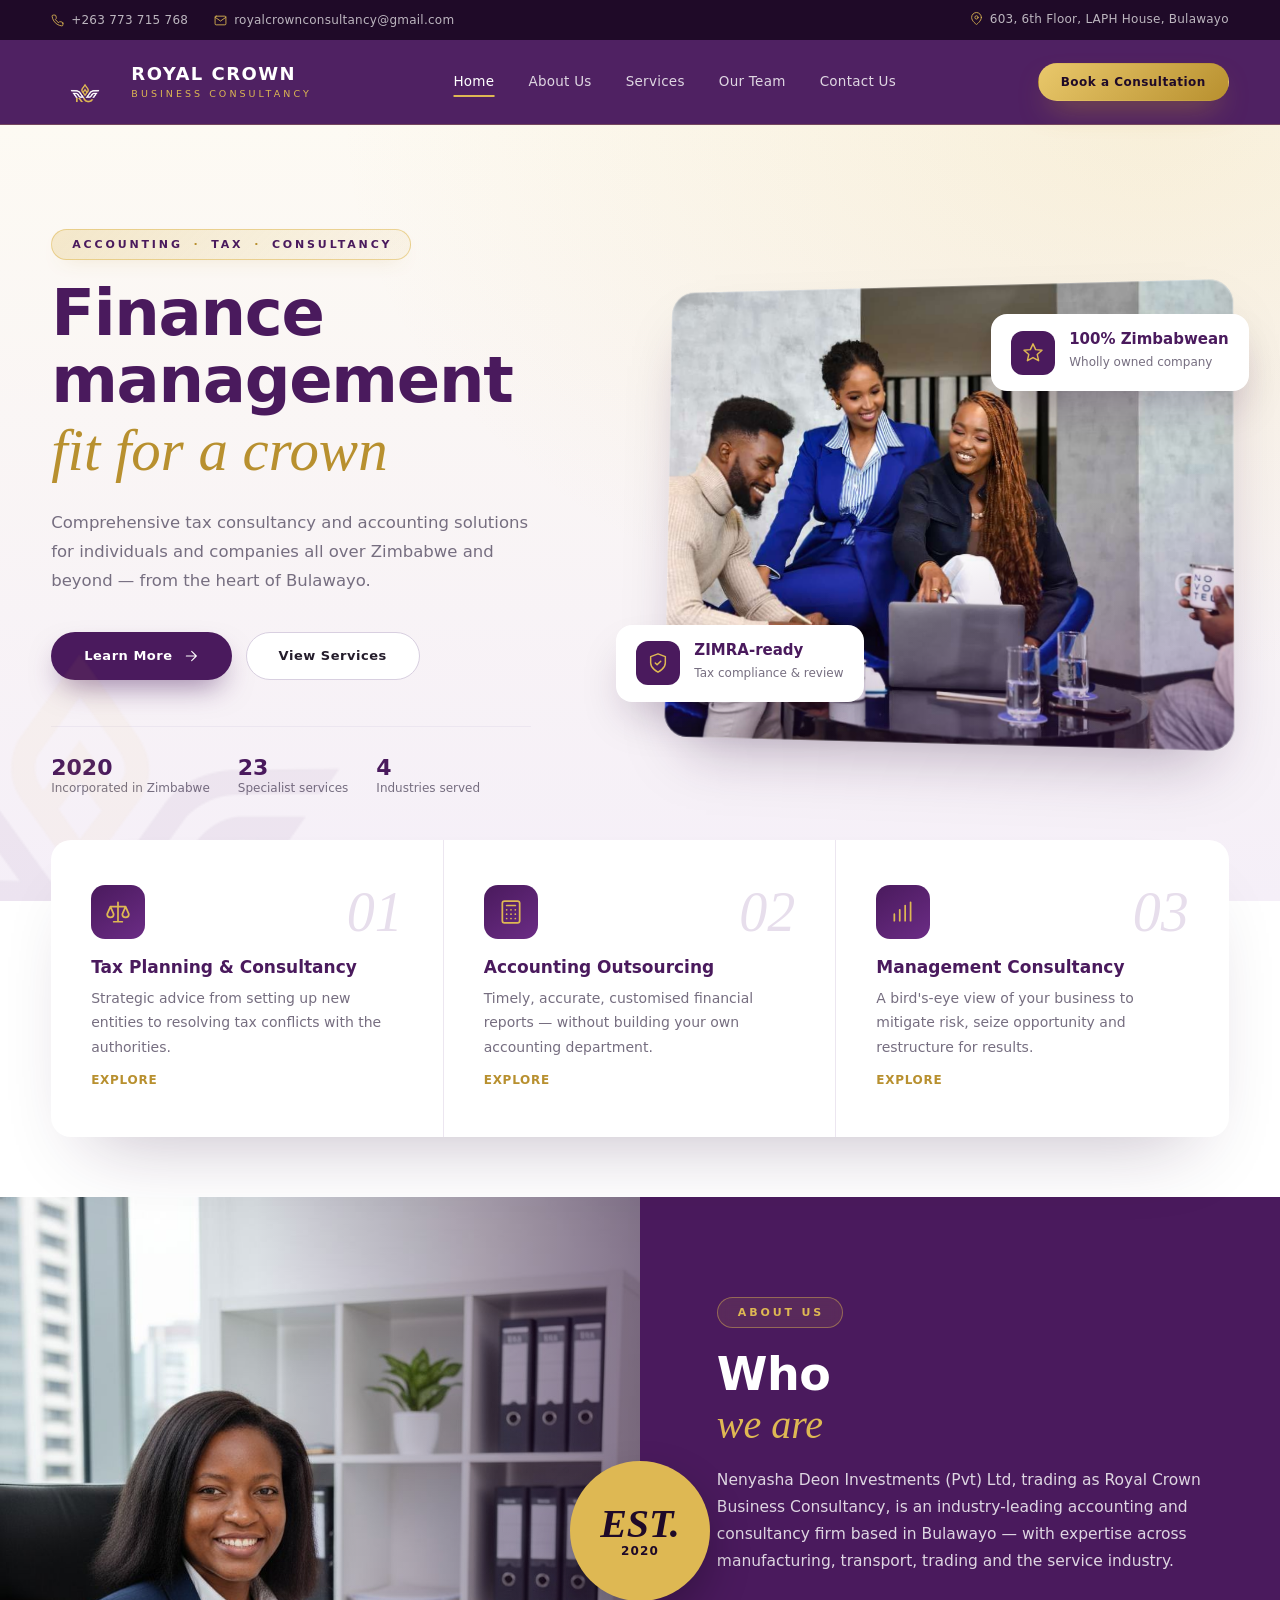
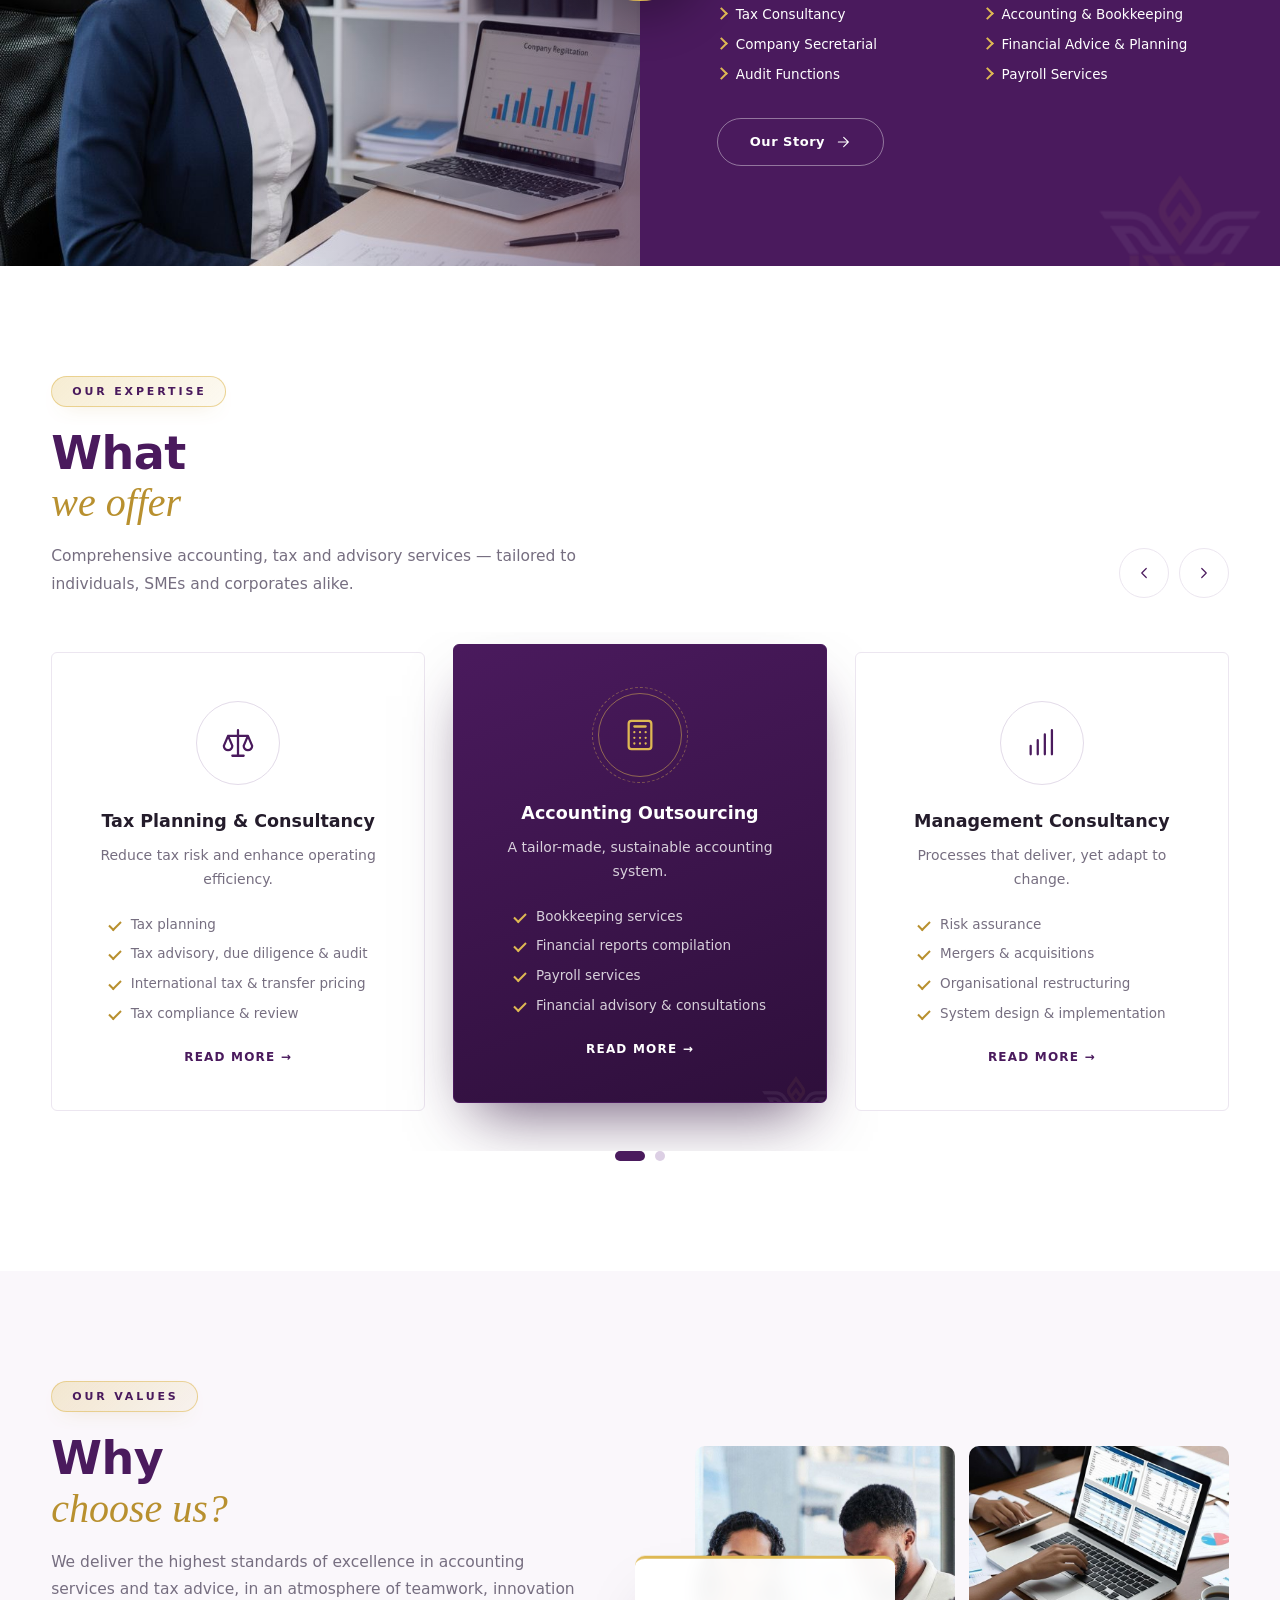
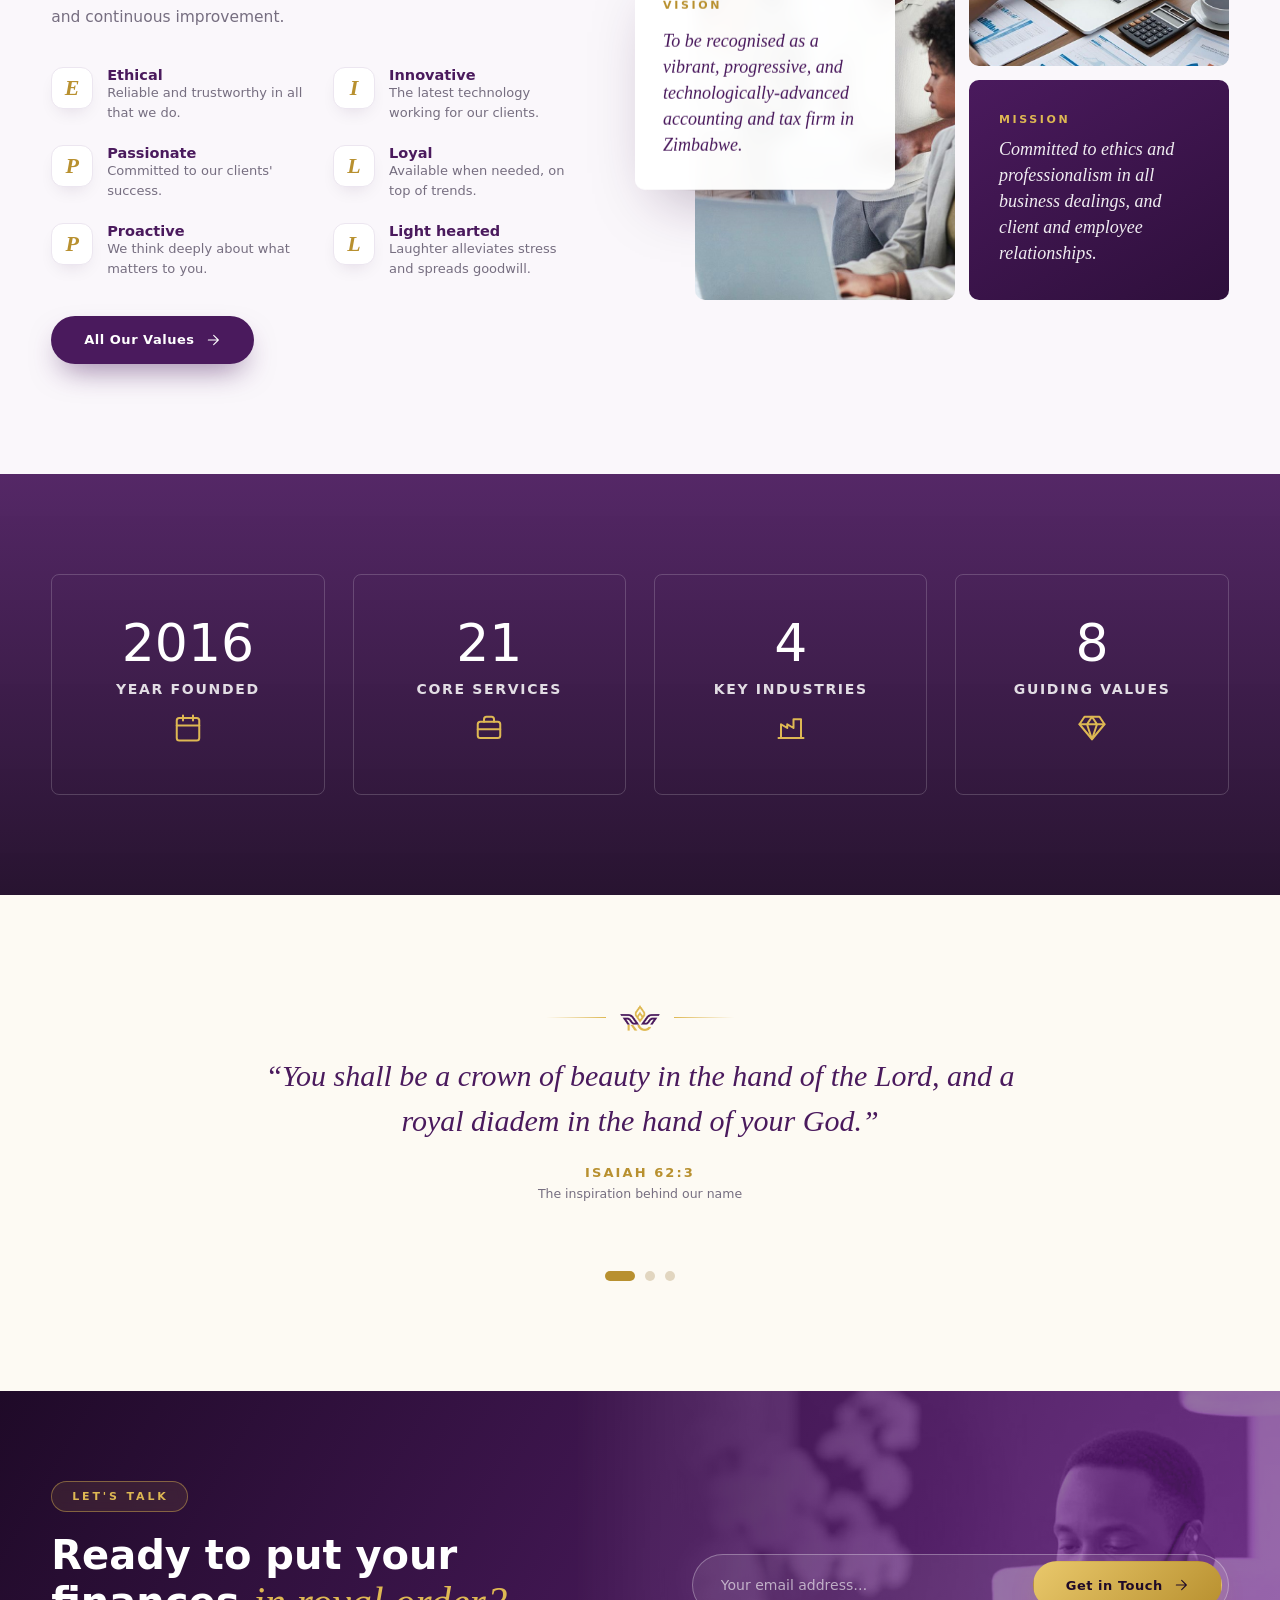
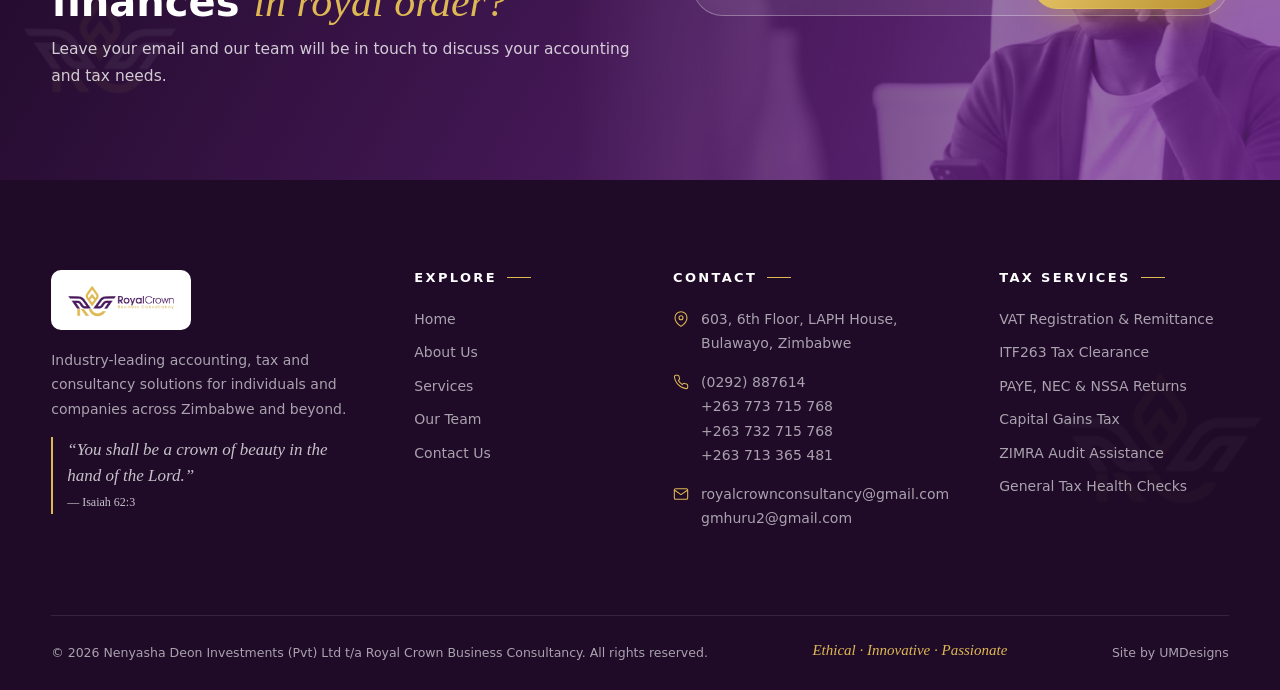
==== commit 11a063d9: "Add files via upload" ====
--- a/index.html
+++ b/index.html
@@ -137,21 +137,6 @@
   </div>
 </section>
 
-<section id="team">
-  <div class="wrap">
-    <div class="sec-title center rv"><span class="eyebrow center">The people</span><h2>Our<em>team members</em></h2>
-      <p>We pride ourselves in having the best brains in the accounting and taxation field.</p></div>
-    <div class="team-grid">
-      <div class="member rv"><div class="avatar"><span>GM</span></div><h4>Gidion Mhuru</h4><div class="role">Managing Director</div>
-        <div class="quals">MSc Fisc · BCom Fisc (NUST) · PG Dip Applied Taxation</div><p>Entrepreneur, public speaker and former ZIMRA employee who mentors emerging entrepreneurs.</p></div>
-      <div class="member feature rv d1"><div class="avatar"><span>RM</span></div><h4>Rutendo A. Mutsiva</h4><div class="role">Finance Director</div>
-        <div class="quals">Dip Accountancy (Bulawayo Polytechnic)</div><p>An accountant with a passion for growing this business to greater heights.</p></div>
-      <div class="member rv d2"><div class="avatar"><span>MM</span></div><h4>Moses Mhuru</h4><div class="role">Accounting & Administration</div>
-        <div class="quals">BCom Accounting & Finance (LSU)</div><p>A hardworking, self-propelled graduate with leadership qualities.</p></div>
-    </div>
-    <div style="text-align:center;margin-top:56px" class="rv"><a href="team.html" class="btn btn-ghost">Meet the Team <svg viewBox="0 0 24 24" fill="none" stroke="currentColor" stroke-width="1.6" stroke-linecap="round" stroke-linejoin="round"><path d="M5 12h14M13 5l7 7-7 7"/></svg></a></div>
-  </div>
-</section>
 
 <section class="stats">
   <div class="wrap stat-grid">
@@ -195,7 +180,7 @@
     <li><a href="services.html#tax">PAYE, NEC & NSSA Returns</a></li><li><a href="services.html#tax">Capital Gains Tax</a></li>
     <li><a href="services.html#tax">ZIMRA Audit Assistance</a></li><li><a href="services.html#tax">General Tax Health Checks</a></li></ul></div>
 </div>
-<div class="wrap foot-bottom"><span>© <span data-year></span> Nenyasha Deon Investments (Pvt) Ltd t/a Royal Crown Business Consultancy. All rights reserved.</span><em>Ethical · Innovative · Passionate</em></div>
+<div class="wrap foot-bottom"><span>© <span data-year></span> Nenyasha Deon Investments (Pvt) Ltd t/a Royal Crown Business Consultancy. All rights reserved.</span><em>Ethical · Innovative · Passionate</em><span class="credit">Site by <a href="https://umdesignsagency.com/" target="_blank" rel="noopener" title="UMDesigns Creative Agency">UMDesigns</a></span></div>
 </footer>
 <a href="#" class="to-top" aria-label="Back to top"><svg viewBox="0 0 24 24" fill="none" stroke="currentColor" stroke-width="1.6" stroke-linecap="round" stroke-linejoin="round"><path d="M18 15l-6-6-6 6"/></svg></a>
 <script src="assets/js/main.js"></script>
--- a/assets/css/style.css
+++ b/assets/css/style.css
@@ -0,0 +1,474 @@
+/* =========================================================
+   Royal Crown Business Consultancy — shared stylesheet
+   ========================================================= */
+:root{
+  --purple:#4A1A5D; --purple-dk:#2e0f3b; --purple-xdk:#1f0a28; --purple-lt:#6b2c85;
+  --gold:#DEB853; --gold-dk:#b8902f; --gold-lt:#f3e2b3;
+  --ink:#241c2b; --muted:#766e80; --line:#ece6f0; --bg-soft:#faf7fb; --cream:#fdfaf3;
+  --serif:'Cormorant Garamond',Georgia,serif;
+  --sans:'Montserrat',system-ui,sans-serif;
+  --body:'Raleway',system-ui,sans-serif;
+  --shadow:0 30px 60px -25px rgba(46,15,59,.35);
+}
+*{box-sizing:border-box;margin:0;padding:0}
+html{scroll-behavior:smooth}
+body{font-family:var(--body);color:var(--ink);font-size:15.5px;line-height:1.75;background:#fff;-webkit-font-smoothing:antialiased}
+h1,h2,h3,h4,h5{font-family:var(--sans);line-height:1.15}
+a{color:inherit;text-decoration:none}
+img{max-width:100%;display:block}
+.wrap{width:min(1180px,92%);margin:0 auto}
+section{padding:110px 0;position:relative}
+::selection{background:var(--gold);color:var(--purple-dk)}
+
+/* ---------- typography helpers ---------- */
+.eyebrow{display:inline-block;font:700 11px/1 var(--sans);letter-spacing:.26em;text-transform:uppercase;color:var(--purple);
+  background:linear-gradient(135deg,rgba(222,184,83,.26),rgba(222,184,83,.08));border:1px solid rgba(222,184,83,.55);
+  padding:9px 18px 9px 20px;border-radius:40px;margin-bottom:20px;box-shadow:0 8px 20px -14px rgba(184,144,47,.8)}
+.eyebrow b{color:var(--gold-dk);font-weight:700;padding:0 4px}
+.eyebrow.on-dark,.banner .eyebrow,.dark .eyebrow,.split-txt .eyebrow,.cta .eyebrow{color:var(--gold);background:rgba(222,184,83,.1);border-color:rgba(222,184,83,.45);box-shadow:none;backdrop-filter:blur(6px)}
+.eyebrow.on-dark b,.banner .eyebrow b{color:#fff}
+.sec-title h2{font-size:clamp(32px,4vw,46px);font-weight:800;color:var(--purple);letter-spacing:-.01em}
+.sec-title h2 em{display:block;font:italic 500 clamp(28px,3.4vw,40px)/1.1 var(--serif);color:var(--gold-dk);margin-top:2px;letter-spacing:0}
+.sec-title p{max-width:600px;color:var(--muted);margin-top:18px}
+.sec-title.center{text-align:center}.sec-title.center p{margin-left:auto;margin-right:auto}
+.sec-title.light h2{color:#fff}.sec-title.light h2 em{color:var(--gold)}.sec-title.light p{color:rgba(255,255,255,.78)}
+.lead{font-size:18px;color:#4b4355;line-height:1.8}
+.ornament{display:flex;align-items:center;justify-content:center;gap:14px;margin:0 auto 22px}
+.ornament::before,.ornament::after{content:"";width:60px;height:1px;background:linear-gradient(90deg,transparent,var(--gold))}
+.ornament::after{transform:scaleX(-1)}
+.ornament img{width:40px}
+
+/* ---------- buttons ---------- */
+.btn{display:inline-flex;align-items:center;gap:10px;padding:15px 32px;border-radius:50px;font:600 13px var(--sans);letter-spacing:.04em;transition:.3s;border:1.5px solid transparent;cursor:pointer;white-space:nowrap}
+.btn svg{width:16px;height:16px;transition:.3s}
+.btn:hover svg{transform:translateX(4px)}
+.btn-primary{background:var(--purple);color:#fff;box-shadow:0 14px 30px -10px rgba(74,26,93,.6)}
+.btn-primary:hover{background:var(--purple-lt);transform:translateY(-2px)}
+.btn-gold{background:linear-gradient(135deg,#e9c86b,var(--gold-dk));color:var(--purple-xdk);box-shadow:0 14px 30px -12px rgba(184,144,47,.7)}
+.btn-gold:hover{transform:translateY(-2px);filter:brightness(1.06)}
+.btn-ghost{border-color:#d8cfe0;color:var(--ink);background:#fff}
+.btn-ghost:hover{border-color:var(--gold);color:var(--purple)}
+.btn-outline-light{border-color:rgba(255,255,255,.4);color:#fff}
+.btn-outline-light:hover{background:#fff;color:var(--purple)}
+
+/* ---------- top bar + header ---------- */
+.topbar{background:var(--purple-xdk);color:rgba(255,255,255,.7);font:500 12px var(--sans);letter-spacing:.02em}
+.topbar .wrap{display:flex;justify-content:space-between;height:40px;align-items:center;gap:20px}
+.topbar .tb-l{display:flex;gap:26px}
+.topbar a{display:inline-flex;align-items:center;gap:7px}.topbar a:hover{color:var(--gold)}
+.topbar svg{width:13px;height:13px;color:var(--gold)}
+header.site{position:sticky;top:0;z-index:60;background:rgba(74,26,93,.97);backdrop-filter:blur(10px);border-bottom:1px solid rgba(222,184,83,.25);transition:.3s}
+header.site.scrolled{box-shadow:0 10px 30px rgba(0,0,0,.18)}
+.nav{display:flex;align-items:center;justify-content:space-between;height:84px;transition:.3s}
+header.site.scrolled .nav{height:70px}
+.brand{display:flex;align-items:center;gap:12px}
+.brand img{height:46px;transition:.3s}
+header.site.scrolled .brand img{height:38px}
+.brand b{font:700 18px/1.05 var(--sans);color:#fff;letter-spacing:.08em}
+.brand b small{display:block;font:500 9.5px var(--sans);color:var(--gold);letter-spacing:.32em;text-transform:uppercase;margin-top:4px}
+nav.main ul{display:flex;list-style:none;gap:34px}
+nav.main a{color:rgba(255,255,255,.82);font:500 13.5px var(--sans);position:relative;padding:8px 0;letter-spacing:.02em}
+nav.main a::after{content:"";position:absolute;left:50%;bottom:0;width:0;height:2px;background:var(--gold);transition:.3s;transform:translateX(-50%)}
+nav.main a:hover,nav.main a.active{color:#fff}
+nav.main a:hover::after,nav.main a.active::after{width:100%}
+.nav-cta{padding:11px 22px;font-size:12px}
+.burger{display:none;background:none;border:0;color:#fff;cursor:pointer}
+
+/* ---------- page banner (inner pages) ---------- */
+.banner{padding:130px 0 120px;background:radial-gradient(ellipse at 80% 20%,rgba(222,184,83,.18),transparent 55%),linear-gradient(120deg,var(--purple-xdk),var(--purple) 55%,var(--purple-lt));color:#fff;overflow:hidden}
+.banner .bimg{position:absolute;top:0;right:0;bottom:0;width:62%;background-size:cover;background-position:center;
+  -webkit-mask-image:linear-gradient(90deg,transparent 0%,rgba(0,0,0,.6) 35%,#000 70%);mask-image:linear-gradient(90deg,transparent 0%,rgba(0,0,0,.6) 35%,#000 70%);opacity:.55;mix-blend-mode:luminosity}
+.banner::after{content:"";position:absolute;left:-90px;bottom:-120px;width:380px;height:380px;background:url(../img/mark.png) center/contain no-repeat;opacity:.05}
+.banner .gold-line{position:absolute;left:0;right:0;bottom:0;height:3px;background:linear-gradient(90deg,transparent,var(--gold),transparent)}
+.banner .wrap{position:relative;z-index:1}
+.banner h1{font-size:clamp(40px,6vw,66px);font-weight:800;letter-spacing:-.02em}
+.banner h1 em{font:italic 500 1em var(--serif);color:var(--gold)}
+.banner p{max-width:580px;color:rgba(255,255,255,.8);margin-top:16px;font-size:16.5px}
+.banner .eyebrow a:hover{color:#fff}
+
+/* ---------- home hero ---------- */
+.hero{padding:0;overflow:hidden;background:radial-gradient(ellipse at 90% 0%,rgba(222,184,83,.16),transparent 50%),linear-gradient(180deg,var(--cream),#f5eff8)}
+.hero::before{content:"";position:absolute;left:-180px;bottom:-180px;width:520px;height:520px;background:url(../img/mark_color.png) center/contain no-repeat;opacity:.05}
+.hero .wrap{display:grid;grid-template-columns:1fr 1.05fr;align-items:center;gap:60px;min-height:calc(100vh - 124px);max-height:860px;padding:60px 0}
+.hero h1{font-size:clamp(40px,5.2vw,64px);font-weight:800;line-height:1.05;color:var(--purple);letter-spacing:-.02em}
+.hero h1 em{display:block;font:italic 500 .92em/1.1 var(--serif);color:var(--gold-dk);letter-spacing:0;margin-top:4px}
+.hero p{margin:26px 0 36px;color:var(--muted);max-width:480px;font-size:16.5px}
+.hero .actions{display:flex;gap:14px;flex-wrap:wrap}
+.hero-trust{display:flex;gap:28px;margin-top:46px;padding-top:28px;border-top:1px solid var(--line);max-width:480px}
+.hero-trust div{font:500 12px/1.4 var(--sans);color:var(--muted)}
+.hero-trust b{display:block;font:800 22px var(--sans);color:var(--purple)}
+.hero-art{position:relative}
+.hero-art .frame{position:relative;border-radius:24px;overflow:hidden;box-shadow:var(--shadow);transform:perspective(1400px) rotateY(-9deg) rotateX(3deg);transition:.6s}
+.hero-art:hover .frame{transform:perspective(1400px) rotateY(-3deg)}
+.hero-art .frame::after{content:"";position:absolute;inset:0;background:linear-gradient(160deg,transparent 55%,rgba(74,26,93,.4));border-radius:24px;box-shadow:inset 0 0 0 1px rgba(255,255,255,.25)}
+.hero-art .frame img{width:100%;aspect-ratio:4/3.2;object-fit:cover}
+.hero-art .ring{position:absolute;inset:-26px -26px auto auto;width:150px;height:150px;border:1.5px dashed var(--gold);border-radius:50%;animation:spin 30s linear infinite;z-index:-1}
+@keyframes spin{to{transform:rotate(360deg)}}
+.float{position:absolute;background:#fff;border-radius:16px;padding:16px 20px;box-shadow:0 22px 44px -12px rgba(46,15,59,.25);display:flex;gap:14px;align-items:center;animation:bob 6s ease-in-out infinite}
+.float .fi{width:44px;height:44px;border-radius:12px;background:var(--purple);display:grid;place-items:center;color:var(--gold);flex:none}
+.float .fi svg{width:22px;height:22px}
+.float b{display:block;font:700 15px var(--sans);color:var(--purple)}
+.float small{font-size:12px;color:var(--muted)}
+.float.f1{left:-40px;bottom:40px}
+.float.f2{right:-20px;top:30px;animation-delay:-3s}
+@keyframes bob{50%{transform:translateY(-10px)}}
+
+/* ---------- features strip ---------- */
+.features{padding:0;margin-top:-1px}
+.feat-grid{display:grid;grid-template-columns:repeat(3,1fr);background:#fff;box-shadow:0 40px 80px -40px rgba(46,15,59,.3);border-radius:20px;transform:translateY(-60px);position:relative;z-index:2;overflow:hidden}
+.feat{padding:44px 40px;border-right:1px solid var(--line);transition:.35s;position:relative}
+.feat:last-child{border-right:0}
+.feat::before{content:"";position:absolute;left:0;top:0;height:3px;width:0;background:var(--gold);transition:.4s}
+.feat:hover::before{width:100%}
+.feat:hover{background:var(--bg-soft)}
+.feat .top{display:flex;align-items:center;justify-content:space-between;margin-bottom:18px}
+.feat .ico{width:54px;height:54px;border-radius:14px;background:linear-gradient(145deg,var(--purple),var(--purple-lt));display:grid;place-items:center;color:var(--gold)}
+.feat .ico svg{width:26px;height:26px}
+.feat .num{font:italic 500 56px/1 var(--serif);color:#e7deec}
+.feat h3{font-size:17px;font-weight:700;color:var(--purple);margin-bottom:8px}
+.feat p{color:var(--muted);font-size:14px}
+.feat .more{display:inline-flex;gap:6px;align-items:center;margin-top:14px;font:600 12px var(--sans);color:var(--gold-dk);letter-spacing:.06em;text-transform:uppercase}
+
+/* ---------- split (who we are) ---------- */
+.split{display:grid;grid-template-columns:1fr 1fr;padding:0;min-height:560px}
+.split-img{background-size:cover;background-position:center 18%;position:relative;min-height:380px}
+.split-img::after{content:"";position:absolute;inset:0;background:linear-gradient(90deg,transparent 40%,rgba(46,15,59,.5))}
+.split-img .stamp{position:absolute;right:-70px;top:50%;transform:translateY(-50%);z-index:3;width:140px;height:140px;border-radius:50%;background:var(--gold);color:var(--purple-xdk);display:grid;place-items:center;text-align:center;font:700 12px/1.3 var(--sans);letter-spacing:.1em;text-transform:uppercase;box-shadow:0 20px 40px rgba(0,0,0,.25)}
+.split-img .stamp b{display:block;font:italic 600 40px/1 var(--serif);letter-spacing:0}
+.split-txt{background:var(--purple);color:#fff;padding:100px 9% 100px 12%;position:relative;overflow:hidden}
+.split-txt::before{content:"";position:absolute;right:-90px;bottom:-90px;width:380px;height:380px;background:url(../img/mark.png) center/contain no-repeat;opacity:.06}
+.split-txt p{color:rgba(255,255,255,.82);margin-top:20px;max-width:540px}
+.chev-list{display:grid;grid-template-columns:1fr 1fr;gap:14px 26px;margin-top:30px;list-style:none;max-width:540px}
+.chev-list li{font:500 13.5px var(--sans);display:flex;gap:10px;align-items:center}
+.chev-list li::before{content:"";width:7px;height:7px;border:2px solid var(--gold);border-left:0;border-bottom:0;transform:rotate(45deg);flex:none}
+.split-txt .btn{margin-top:36px}
+
+/* ---------- service cards slider ---------- */
+.offer-head{display:flex;justify-content:space-between;align-items:flex-end;gap:30px;flex-wrap:wrap;margin-bottom:54px}
+.slider-ctrl{display:flex;gap:10px}
+.slider-ctrl button{width:50px;height:50px;border-radius:50%;border:1.5px solid var(--line);background:#fff;color:var(--purple);cursor:pointer;display:grid;place-items:center;transition:.25s}
+.slider-ctrl button svg{width:18px;height:18px}
+.slider-ctrl button:hover{background:var(--purple);color:var(--gold);border-color:var(--purple)}
+.track-wrap{overflow:hidden;padding:20px 6px 40px;margin:-20px -6px 0}
+.track{display:flex;gap:28px;transition:transform .6s cubic-bezier(.6,0,.2,1)}
+.card{flex:0 0 calc((100% - 56px)/3);border:1px solid var(--line);background:#fff;padding:48px 34px 40px;text-align:center;transition:.4s;border-radius:6px;position:relative;overflow:hidden}
+.card::after{content:"";position:absolute;right:-50px;bottom:-50px;width:160px;height:160px;background:url(../img/mark.png) center/contain no-repeat;opacity:0;transition:.4s}
+.card .ci{width:84px;height:84px;margin:0 auto 26px;border-radius:50%;border:1px solid #e3dbe9;display:grid;place-items:center;color:var(--purple);transition:.4s;position:relative}
+.card .ci::before{content:"";position:absolute;inset:-7px;border-radius:50%;border:1px dashed transparent;transition:.4s}
+.card .ci svg{width:34px;height:34px}
+.card h3{font-size:17.5px;font-weight:700;margin-bottom:12px;transition:.4s}
+.card p{font-size:14px;color:var(--muted);transition:.4s}
+.card ul{list-style:none;margin-top:18px;font-size:13.5px;color:var(--muted);text-align:left;display:inline-block;transition:.4s}
+.card ul li{padding:3px 0 3px 22px;position:relative}
+.card ul li::before{content:"";position:absolute;left:0;top:11px;width:10px;height:5px;border:2px solid var(--gold-dk);border-top:0;border-right:0;transform:rotate(-45deg)}
+.card .more{display:inline-flex;margin-top:22px;font:600 12px var(--sans);letter-spacing:.1em;text-transform:uppercase;color:var(--purple);transition:.4s}
+.card:hover,.card.feature{background:linear-gradient(160deg,var(--purple),var(--purple-dk));border-color:var(--purple);box-shadow:0 30px 60px -22px rgba(46,15,59,.7);transform:translateY(-8px)}
+.card:hover::after,.card.feature::after{opacity:.07}
+.card:hover .ci,.card.feature .ci{border-color:rgba(222,184,83,.5);color:var(--gold)}
+.card:hover .ci::before,.card.feature .ci::before{border-color:rgba(222,184,83,.4)}
+.card:hover h3,.card.feature h3,.card:hover .more,.card.feature .more{color:#fff}
+.card:hover p,.card:hover ul,.card.feature p,.card.feature ul{color:rgba(255,255,255,.8)}
+.card:hover ul li::before,.card.feature ul li::before{border-color:var(--gold)}
+.track:hover .card.feature:not(:hover){background:#fff;border-color:var(--line);box-shadow:none;transform:none}
+.track:hover .card.feature:not(:hover)::after{opacity:0}
+.track:hover .card.feature:not(:hover) .ci{border-color:#e3dbe9;color:var(--purple)}
+.track:hover .card.feature:not(:hover) .ci::before{border-color:transparent}
+.track:hover .card.feature:not(:hover) h3{color:var(--ink)}
+.track:hover .card.feature:not(:hover) .more{color:var(--purple)}
+.track:hover .card.feature:not(:hover) p,.track:hover .card.feature:not(:hover) ul{color:var(--muted)}
+.track:hover .card.feature:not(:hover) ul li::before{border-color:var(--gold-dk)}
+.sdots{display:flex;justify-content:center;gap:10px}
+.sdots button{width:10px;height:10px;border-radius:10px;border:0;background:#dccfe4;cursor:pointer;padding:0;transition:.3s}
+.sdots button.on{background:var(--purple);width:30px}
+
+/* ---------- why choose us ---------- */
+.why{background:var(--bg-soft);overflow:hidden}
+.why .wrap{display:grid;grid-template-columns:1fr 1fr;gap:110px;align-items:center}
+.values{margin-top:36px;display:grid;grid-template-columns:1fr 1fr;gap:22px 30px}
+.val{display:flex;gap:14px}
+.val i{flex:0 0 42px;height:42px;border-radius:12px;background:#fff;border:1px solid var(--line);display:grid;place-items:center;color:var(--gold-dk);font:italic 600 22px var(--serif);box-shadow:0 8px 20px -10px rgba(46,15,59,.2)}
+.val b{display:block;font:700 14.5px var(--sans);color:var(--purple)}
+.val small{display:block;font-size:13px;color:var(--muted);line-height:1.55}
+.collage{display:grid;grid-template-columns:1fr 1fr;grid-template-rows:220px 220px;gap:14px;position:relative}
+.collage > div{background-size:cover;background-position:center;border-radius:10px}
+.collage .a{grid-row:span 2}
+.collage .c{background:linear-gradient(150deg,var(--purple),var(--purple-dk));color:#fff;padding:30px;display:flex;flex-direction:column;justify-content:center}
+.collage .over{position:absolute;left:-60px;top:50%;transform:translateY(-50%);width:260px;background:rgba(255,255,255,.96);backdrop-filter:blur(8px);padding:32px 28px;border-radius:10px;box-shadow:var(--shadow);border-top:3px solid var(--gold)}
+.collage b.k{font:700 11px var(--sans);letter-spacing:.24em;color:var(--gold);text-transform:uppercase}
+.collage .over b.k{color:var(--gold-dk)}
+.collage p{font:italic 500 18px/1.45 var(--serif);margin-top:10px}
+.collage .c p{color:rgba(255,255,255,.92)}
+.collage .over p{color:var(--purple)}
+
+/* ---------- team ---------- */
+.team-grid{display:grid;grid-template-columns:repeat(3,1fr);gap:40px;margin-top:60px}
+.member{text-align:center}
+.avatar{width:200px;height:200px;border-radius:50%;margin:0 auto 26px;display:grid;place-items:center;background:linear-gradient(145deg,#f6f1f9,#e6dbee);position:relative;transition:.45s}
+.avatar::before{content:"";position:absolute;inset:-10px;border-radius:50%;border:1px dashed #d8cbe2;transition:.45s}
+.avatar span{font:italic 500 66px var(--serif);color:var(--purple);transition:.45s}
+.avatar::after{content:"";position:absolute;left:50%;bottom:-14px;transform:translateX(-50%);width:44px;height:44px;border-radius:50%;background:#fff url(../img/mark_color.png) center/26px no-repeat;box-shadow:0 8px 20px rgba(46,15,59,.15)}
+.member:hover .avatar,.member.feature .avatar{background:linear-gradient(145deg,var(--purple),var(--purple-dk));box-shadow:0 30px 50px -18px rgba(46,15,59,.6)}
+.member:hover .avatar::before,.member.feature .avatar::before{border-color:var(--gold);animation:spin 25s linear infinite}
+.member:hover .avatar span,.member.feature .avatar span{color:var(--gold)}
+.member h4{font-size:15px;font-weight:700;letter-spacing:.08em;text-transform:uppercase}
+.member .role{font:600 11px var(--sans);letter-spacing:.18em;text-transform:uppercase;color:var(--gold-dk);margin:4px 0 12px}
+.member .quals{font-size:12.5px;color:var(--purple);font-weight:500;margin-bottom:10px}
+.member p{font-size:13.5px;color:var(--muted);max-width:320px;margin:0 auto}
+
+/* ---------- stats ---------- */
+.stats{background:linear-gradient(rgba(74,26,93,.94),rgba(31,10,40,.96)),url(../img/growth.jpg) center/cover fixed;padding:100px 0}
+.stat-grid{display:grid;grid-template-columns:repeat(4,1fr);gap:28px}
+.stat{border:1px solid rgba(255,255,255,.18);text-align:center;padding:42px 16px;color:#fff;transition:.35s;border-radius:8px;position:relative;overflow:hidden}
+.stat::before{content:"";position:absolute;inset:0;background:linear-gradient(180deg,rgba(222,184,83,.14),transparent);opacity:0;transition:.35s}
+.stat:hover{border-color:var(--gold);transform:translateY(-4px)}.stat:hover::before{opacity:1}
+.stat b{display:block;font:300 52px/1 var(--sans);position:relative}
+.stat span{display:block;font:600 14px var(--sans);letter-spacing:.12em;text-transform:uppercase;margin:12px 0 16px;color:rgba(255,255,255,.85);position:relative}
+.stat svg{width:30px;height:30px;color:var(--gold);position:relative}
+
+/* ---------- quote ---------- */
+.quote{text-align:center;background:var(--cream)}
+.q-slides{position:relative;max-width:780px;margin:0 auto;min-height:190px}
+.q-slide{position:absolute;inset:0;opacity:0;transition:opacity .7s,transform .7s;transform:translateY(10px);pointer-events:none}
+.q-slide.on{opacity:1;position:relative;transform:none;pointer-events:auto}
+.q-slide p{font:italic 500 clamp(22px,2.6vw,30px)/1.5 var(--serif);color:var(--purple)}
+.q-slide b{display:block;margin-top:22px;font:700 13px var(--sans);letter-spacing:.16em;text-transform:uppercase;color:var(--gold-dk)}
+.q-slide small{color:var(--muted);font-size:12.5px}
+.q-ctrl{display:flex;justify-content:center;gap:10px;margin-top:28px}
+.q-ctrl button{width:10px;height:10px;border-radius:10px;border:0;background:#e2d6c0;cursor:pointer;padding:0;transition:.3s}
+.q-ctrl button.on{background:var(--gold-dk);width:30px}
+
+/* ---------- CTA ---------- */
+.cta{background:linear-gradient(120deg,var(--purple-xdk),var(--purple) 60%,var(--purple-lt));overflow:hidden;padding:90px 0;color:#fff}
+.cta::before{content:"";position:absolute;top:0;right:0;bottom:0;width:55%;background:url(../img/phone-call.jpg) center 30%/cover;-webkit-mask-image:linear-gradient(90deg,transparent,#000 60%);mask-image:linear-gradient(90deg,transparent,#000 60%);opacity:.35;mix-blend-mode:luminosity}
+.cta::after{content:"";position:absolute;left:-80px;top:50%;transform:translateY(-50%);width:360px;height:360px;background:url(../img/mark.png) center/contain no-repeat;opacity:.06}
+.cta .wrap{position:relative;z-index:1;display:grid;grid-template-columns:1.1fr 1fr;gap:50px;align-items:center}
+.cta h2{font-size:clamp(28px,3.4vw,40px);font-weight:800}
+.cta h2 em{font:italic 500 1.05em var(--serif);color:var(--gold)}
+.cta p{color:rgba(255,255,255,.78);margin-top:10px}
+.cta form{display:flex;background:rgba(255,255,255,.08);border:1px solid rgba(255,255,255,.3);border-radius:50px;padding:6px}
+.cta input{flex:1;min-width:0;background:none;border:0;outline:0;color:#fff;padding:0 22px;font:14px var(--body)}
+.cta input::placeholder{color:rgba(255,255,255,.6)}
+
+/* ---------- footer ---------- */
+footer.site{background:var(--purple-xdk);color:rgba(255,255,255,.62);padding:90px 0 0;font-size:14px;position:relative;overflow:hidden}
+footer.site::before{content:"";position:absolute;right:-120px;top:-60px;width:480px;height:480px;background:url(../img/mark.png) center/contain no-repeat;opacity:.035}
+.foot-grid{display:grid;grid-template-columns:1.5fr 1fr 1.3fr 1.1fr;gap:50px;position:relative}
+footer.site h5{font:700 13px var(--sans);letter-spacing:.18em;text-transform:uppercase;color:#fff;margin-bottom:22px;display:flex;align-items:center;gap:10px}
+footer.site h5::after{content:"";width:24px;height:1.5px;background:var(--gold)}
+footer.site .flogo{height:60px;margin-bottom:18px;filter:brightness(0) invert(1) opacity(.95)}
+footer.site .flogo-c{height:60px;margin-bottom:18px}
+footer.site ul{list-style:none}footer.site li{margin-bottom:9px}
+footer.site a{transition:.2s}footer.site a:hover{color:var(--gold)}
+.fc{display:flex;gap:12px;margin-bottom:14px}
+.fc svg{width:16px;height:16px;color:var(--gold);flex:none;margin-top:4px}
+.foot-verse{font:italic 500 17px/1.5 var(--serif);color:rgba(255,255,255,.75);margin-top:16px;border-left:2px solid var(--gold);padding-left:14px}
+.foot-bottom{border-top:1px solid rgba(255,255,255,.1);margin-top:70px;padding:26px 0;display:flex;justify-content:space-between;flex-wrap:wrap;gap:10px;font-size:12.5px;position:relative}
+.foot-bottom em{color:var(--gold);font:italic 500 15px var(--serif)}
+
+/* ---------- inner-page blocks ---------- */
+.two{display:grid;grid-template-columns:1fr 1fr;gap:80px;align-items:center}
+.img-stack{position:relative;padding:0 40px 40px 0}
+.img-stack img{border-radius:14px;box-shadow:var(--shadow);width:100%;height:440px;object-fit:cover}
+.img-stack::before{content:"";position:absolute;right:0;bottom:0;width:70%;height:70%;border:2px solid var(--gold);border-radius:14px;z-index:-1}
+.img-stack .tag{position:absolute;left:-30px;bottom:70px;background:var(--purple);color:#fff;padding:22px 26px;border-radius:12px;box-shadow:var(--shadow)}
+.img-stack .tag b{display:block;font:italic 600 34px/1 var(--serif);color:var(--gold)}
+.img-stack .tag small{font:500 12px var(--sans);letter-spacing:.08em}
+.facts{display:grid;grid-template-columns:1fr 1fr;gap:16px;margin-top:30px}
+.fact{border:1px solid var(--line);border-radius:12px;padding:18px 20px;background:#fff}
+.fact small{font:600 11px var(--sans);letter-spacing:.16em;text-transform:uppercase;color:var(--gold-dk)}
+.fact b{display:block;font:700 15px var(--sans);color:var(--purple);margin-top:4px}
+
+.vm-grid{display:grid;grid-template-columns:1fr 1fr;gap:30px;margin-top:56px}
+.vm{padding:54px 46px;border-radius:16px;position:relative;overflow:hidden}
+.vm.v{background:linear-gradient(150deg,var(--purple),var(--purple-dk));color:#fff}
+.vm.m{background:#fff;border:1px solid var(--line)}
+.vm .vi{width:62px;height:62px;border-radius:16px;display:grid;place-items:center;margin-bottom:24px}
+.vm.v .vi{background:rgba(222,184,83,.15);color:var(--gold)}
+.vm.m .vi{background:var(--bg-soft);color:var(--purple)}
+.vm .vi svg{width:30px;height:30px}
+.vm h3{font-size:26px;font-weight:800;margin-bottom:14px}
+.vm.m h3{color:var(--purple)}
+.vm p{font:italic 500 21px/1.5 var(--serif)}
+.vm.v p{color:rgba(255,255,255,.9)}.vm.m p{color:#4b4355}
+.vm::after{content:"";position:absolute;right:-40px;bottom:-40px;width:200px;height:200px;background:url(../img/mark.png) center/contain no-repeat;opacity:.06}
+.vm.m::after{background-image:url(../img/mark_color.png);opacity:.05}
+
+.value-grid{display:grid;grid-template-columns:repeat(3,1fr);gap:26px;margin-top:60px}
+.vcard{background:#fff;border:1px solid var(--line);border-radius:14px;padding:36px 32px;transition:.35s;position:relative;overflow:hidden}
+.vcard .vl{font:italic 600 64px/1 var(--serif);color:transparent;-webkit-text-stroke:1px var(--gold);position:absolute;right:24px;top:18px;opacity:.6;transition:.35s}
+.vcard h4{font-size:18px;color:var(--purple);font-weight:700;margin-bottom:10px}
+.vcard p{font-size:14px;color:var(--muted)}
+.vcard:hover{border-color:transparent;box-shadow:0 30px 60px -28px rgba(46,15,59,.45);transform:translateY(-6px)}
+.vcard:hover .vl{color:var(--gold);opacity:.25}
+.vcard::before{content:"";position:absolute;left:0;bottom:0;height:3px;width:0;background:linear-gradient(90deg,var(--gold),var(--purple));transition:.45s}
+.vcard:hover::before{width:100%}
+
+.industries{display:grid;grid-template-columns:repeat(4,1fr);gap:24px;margin-top:56px}
+.ind{text-align:center;padding:40px 20px;border-radius:14px;border:1px solid rgba(255,255,255,.14);transition:.35s;color:#fff}
+.ind:hover{background:rgba(255,255,255,.06);border-color:var(--gold)}
+.ind svg{width:44px;height:44px;color:var(--gold);margin:0 auto 18px}
+.ind h4{font-size:16px;font-weight:600}
+.dark{background:linear-gradient(150deg,var(--purple-xdk),var(--purple));color:#fff;overflow:hidden}
+.dark .bimg{position:absolute;inset:0;background-size:cover;background-position:center;opacity:.14;mix-blend-mode:luminosity}
+.dark::after{content:"";position:absolute;right:-100px;bottom:-100px;width:420px;height:420px;background:url(../img/mark.png) center/contain no-repeat;opacity:.05}
+
+.timeline{position:relative;max-width:860px;margin:60px auto 0}
+.timeline::before{content:"";position:absolute;left:50%;top:0;bottom:0;width:1.5px;background:linear-gradient(var(--gold),var(--purple));transform:translateX(-50%)}
+.tl{display:grid;grid-template-columns:1fr 60px 1fr;align-items:center;margin-bottom:40px}
+.tl .dot{width:20px;height:20px;border-radius:50%;background:var(--gold);border:5px solid #fff;box-shadow:0 0 0 1.5px var(--gold);margin:0 auto;position:relative;z-index:1}
+.tl .box{background:#fff;border:1px solid var(--line);border-radius:12px;padding:24px 26px;box-shadow:0 20px 40px -30px rgba(46,15,59,.4)}
+.tl .yr{font:italic 600 34px/1 var(--serif);color:var(--gold-dk)}
+.tl h4{color:var(--purple);font-size:16px;margin:6px 0 4px}
+.tl p{font-size:13.5px;color:var(--muted)}
+.tl:nth-child(odd) .box{grid-column:1;text-align:right}.tl:nth-child(odd) .dot{grid-column:2;grid-row:1}
+.tl:nth-child(even) .box{grid-column:3}.tl:nth-child(even) .dot{grid-column:2;grid-row:1}
+
+/* services page */
+.svc-nav{display:flex;flex-wrap:wrap;gap:10px;justify-content:center;margin-top:-28px;position:relative;z-index:2}
+.svc-nav a{background:#fff;border:1px solid var(--line);padding:12px 22px;border-radius:40px;font:600 12.5px var(--sans);color:var(--purple);box-shadow:0 14px 30px -18px rgba(46,15,59,.4);transition:.25s}
+.svc-nav a:hover{background:var(--purple);color:var(--gold);border-color:var(--purple)}
+.svc{padding:90px 0;border-bottom:1px solid var(--line);scroll-margin-top:90px}
+.svc .two{gap:90px}
+.svc:nth-of-type(even) .two > :first-child{order:2}
+.svc-visual{border-radius:20px;min-height:400px;background:linear-gradient(150deg,var(--purple),var(--purple-dk));position:relative;overflow:hidden;display:grid;place-items:center;box-shadow:var(--shadow)}
+.svc-visual.img{background-size:cover;background-position:center}
+.svc-visual.img{place-items:end start;min-height:460px}
+.svc-visual.img::before{content:"";position:absolute;inset:0;background:linear-gradient(180deg,rgba(74,26,93,.05) 30%,rgba(31,10,40,.92));transition:.6s}
+.svc-visual.img{transition:background-size .8s}
+.svc-visual.img .big{display:flex;align-items:center;gap:18px;text-align:left;padding:34px}
+.svc-visual.img .big .bi{width:68px;height:68px;margin:0;background:rgba(255,255,255,.1);backdrop-filter:blur(8px);flex:none}
+.svc-visual.img .big .bi::before{inset:-8px}
+.svc-visual.img .big .bi svg{width:30px;height:30px}
+.svc-visual.img .big b{font-size:30px;line-height:1.1}
+.svc-visual.img .big small{display:block;font:600 11px var(--sans);letter-spacing:.22em;text-transform:uppercase;color:var(--gold);margin-bottom:4px}
+.svc-visual.img .num{color:rgba(255,255,255,.55);text-shadow:0 4px 20px rgba(0,0,0,.3)}
+.svc-visual::after{content:"";position:absolute;right:-50px;bottom:-50px;width:240px;height:240px;background:url(../img/mark.png) center/contain no-repeat;opacity:.08}
+.svc-visual .big{position:relative;z-index:1;text-align:center;color:#fff;padding:30px}
+.svc-visual .big .bi{width:110px;height:110px;border-radius:50%;border:1px solid rgba(222,184,83,.45);display:grid;place-items:center;margin:0 auto 20px;color:var(--gold);position:relative}
+.svc-visual .big .bi::before{content:"";position:absolute;inset:-12px;border:1px dashed rgba(222,184,83,.35);border-radius:50%;animation:spin 40s linear infinite}
+.svc-visual .big .bi svg{width:48px;height:48px}
+.svc-visual .big b{font:italic 500 28px var(--serif);display:block}
+.svc-visual .num{position:absolute;left:30px;top:22px;font:italic 600 90px/1 var(--serif);color:rgba(222,184,83,.22);z-index:1}
+.svc h2{font-size:clamp(28px,3vw,38px);color:var(--purple);font-weight:800;margin-bottom:16px}
+.svc p{color:var(--muted)}
+.ticks{list-style:none;margin-top:26px;display:grid;gap:12px}
+.ticks li{display:flex;gap:14px;align-items:flex-start;font:500 14.5px/1.5 var(--sans);color:var(--ink)}
+.ticks li i{flex:none;width:26px;height:26px;border-radius:50%;background:var(--bg-soft);border:1px solid var(--line);display:grid;place-items:center;color:var(--gold-dk);font-style:normal;font-size:12px;font-weight:700}
+.ticks.cols{grid-template-columns:1fr 1fr}
+
+.all-svc{display:grid;grid-template-columns:repeat(3,1fr);gap:14px;margin-top:56px}
+.all-svc div{display:flex;align-items:center;gap:14px;background:#fff;border:1px solid var(--line);border-radius:10px;padding:16px 18px;font:500 14px var(--sans);transition:.25s}
+.all-svc div:hover{border-color:var(--gold);transform:translateX(4px);box-shadow:0 14px 30px -20px rgba(46,15,59,.5)}
+.all-svc span{flex:none;font:italic 600 20px var(--serif);color:var(--gold-dk);width:30px}
+
+/* team page */
+.bio{display:grid;grid-template-columns:340px 1fr;gap:70px;align-items:center;padding:70px 0;border-bottom:1px solid var(--line)}
+.bio:last-of-type{border-bottom:0}
+.bio:nth-child(even){grid-template-columns:1fr 340px}
+.bio:nth-child(even) .bio-card{order:2}
+.bio-card{background:linear-gradient(160deg,var(--purple),var(--purple-dk));border-radius:22px;padding:50px 30px 40px;text-align:center;color:#fff;position:relative;overflow:hidden;box-shadow:var(--shadow)}
+.bio-card::after{content:"";position:absolute;right:-60px;bottom:-60px;width:220px;height:220px;background:url(../img/mark.png) center/contain no-repeat;opacity:.08}
+.bio-card .ini{width:150px;height:150px;border-radius:50%;margin:0 auto 22px;display:grid;place-items:center;background:rgba(255,255,255,.06);border:1px solid rgba(222,184,83,.5);font:italic 500 56px var(--serif);color:var(--gold);position:relative}
+.bio-card .ini::before{content:"";position:absolute;inset:-10px;border:1px dashed rgba(222,184,83,.35);border-radius:50%}
+.bio-card h3{font-size:19px;letter-spacing:.06em;text-transform:uppercase}
+.bio-card .role{font:600 11px var(--sans);letter-spacing:.2em;text-transform:uppercase;color:var(--gold);margin-top:6px}
+.bio h2{font-size:clamp(28px,3vw,38px);color:var(--purple);font-weight:800}
+.bio h2 em{font:italic 500 .85em var(--serif);color:var(--gold-dk);display:block}
+.bio p{color:var(--muted);margin-top:16px}
+.quals-list{display:flex;flex-wrap:wrap;gap:10px;margin-top:22px}
+.quals-list span{background:var(--bg-soft);border:1px solid var(--line);padding:8px 14px;border-radius:30px;font:600 12px var(--sans);color:var(--purple)}
+.quals-list span::before{content:"✦ ";color:var(--gold-dk)}
+
+/* contact page */
+.contact-cards{display:grid;grid-template-columns:repeat(3,1fr);gap:26px;margin-top:-70px;position:relative;z-index:2}
+.cc{background:#fff;border-radius:18px;padding:40px 34px;box-shadow:0 30px 60px -30px rgba(46,15,59,.4);text-align:center;transition:.35s;border-top:3px solid transparent}
+.cc:hover{border-top-color:var(--gold);transform:translateY(-6px)}
+.cc .cico{width:70px;height:70px;border-radius:50%;background:linear-gradient(145deg,var(--purple),var(--purple-lt));display:grid;place-items:center;color:var(--gold);margin:0 auto 22px}
+.cc .cico svg{width:28px;height:28px}
+.cc h4{color:var(--purple);font-size:17px;margin-bottom:10px}
+.cc p,.cc a{color:var(--muted);font-size:14.5px;display:block;line-height:1.8}
+.cc a:hover{color:var(--purple)}
+.form-wrap{display:grid;grid-template-columns:1fr 1.2fr;gap:70px;align-items:start}
+.cform{background:#fff;border:1px solid var(--line);border-radius:20px;padding:46px;box-shadow:0 30px 60px -40px rgba(46,15,59,.4)}
+.cform .row{display:grid;grid-template-columns:1fr 1fr;gap:18px}
+.cform label{display:block;font:600 11.5px var(--sans);letter-spacing:.12em;text-transform:uppercase;color:var(--purple);margin-bottom:8px}
+.cform .f{margin-bottom:20px}
+.cform input,.cform select,.cform textarea{width:100%;border:1.5px solid var(--line);border-radius:10px;padding:14px 16px;font:15px var(--body);color:var(--ink);background:var(--bg-soft);outline:0;transition:.25s}
+.cform input:focus,.cform select:focus,.cform textarea:focus{border-color:var(--gold);background:#fff;box-shadow:0 0 0 4px rgba(222,184,83,.15)}
+.cform textarea{min-height:140px;resize:vertical}
+.map{border-radius:20px;overflow:hidden;height:420px;background:linear-gradient(150deg,var(--purple),var(--purple-dk));box-shadow:var(--shadow);margin-top:30px}
+.map iframe{width:100%;height:100%;border:0;filter:saturate(.7) contrast(1.05)}
+
+/* reveal */
+.rv{opacity:0;transform:translateY(30px);transition:opacity .9s ease,transform .9s ease}
+.rv.in{opacity:1;transform:none}
+.rv.d1{transition-delay:.1s}.rv.d2{transition-delay:.2s}.rv.d3{transition-delay:.3s}
+
+.to-top{position:fixed;right:24px;bottom:24px;width:48px;height:48px;border-radius:50%;background:var(--gold);color:var(--purple-xdk);display:grid;place-items:center;box-shadow:0 14px 30px -10px rgba(0,0,0,.4);opacity:0;pointer-events:none;transition:.3s;z-index:70}
+.to-top.show{opacity:1;pointer-events:auto}
+.to-top svg{width:20px;height:20px}
+
+/* ---------- responsive ---------- */
+@media (max-width:1024px){
+  nav.main ul{display:none;position:absolute;top:100%;left:0;right:0;background:var(--purple-dk);flex-direction:column;gap:0;padding:10px 4% 20px;border-bottom:2px solid var(--gold)}
+  nav.main ul.open{display:flex}nav.main li a{display:block;padding:14px 0;border-bottom:1px solid rgba(255,255,255,.08)}
+  nav.main a::after{display:none}
+  .burger{display:block}.nav-cta{display:none}
+  .topbar .tb-r{display:none}
+  .hero .wrap{grid-template-columns:1fr;min-height:0;max-height:none;padding:70px 0 120px}
+  .float.f1{left:0}.float.f2{right:0}
+  .feat-grid{grid-template-columns:1fr}.feat{border-right:0;border-bottom:1px solid var(--line)}
+  .split,.two,.form-wrap,.cta .wrap{grid-template-columns:1fr;gap:50px}
+  .split-img .stamp{right:20px;top:auto;bottom:-50px;transform:none}
+  .split-txt{padding:90px 7%}
+  .card{flex:0 0 calc((100% - 28px)/2)}
+  .why .wrap{grid-template-columns:1fr;gap:60px}
+  .collage .over{left:20px;width:240px}
+  .team-grid{grid-template-columns:1fr;gap:60px}
+  .stat-grid,.industries{grid-template-columns:1fr 1fr}
+  .foot-grid{grid-template-columns:1fr 1fr}
+  .value-grid,.all-svc,.contact-cards{grid-template-columns:1fr 1fr}
+  .svc:nth-of-type(even) .two > :first-child{order:0}
+  .bio,.bio:nth-child(even){grid-template-columns:1fr;gap:40px}
+  .bio:nth-child(even) .bio-card{order:0}
+  .bio-card{max-width:380px}
+  .contact-cards{margin-top:-50px}
+}
+@media (max-width:640px){
+  section{padding:80px 0}
+  .topbar{display:none}
+  .card{flex:0 0 100%}
+  .values,.chev-list,.vm-grid,.value-grid,.all-svc,.contact-cards,.facts,.ticks.cols,.cform .row{grid-template-columns:1fr}
+  .stat-grid,.industries{grid-template-columns:1fr 1fr;gap:14px}
+  .stat b{font-size:40px}
+  .foot-grid{grid-template-columns:1fr}
+  .collage{grid-template-rows:180px 180px}
+  .collage .over{position:relative;left:0;top:0;transform:none;width:auto;grid-column:span 2;order:-1}
+  .cta form{flex-direction:column;border-radius:18px;gap:8px;padding:10px}.cta input{padding:12px}
+  .float{padding:12px 14px}.float.f2{display:none}
+  .img-stack{padding:0 20px 20px 0}.img-stack .tag{left:10px}
+  .timeline::before{left:10px}
+  .tl,.tl:nth-child(odd),.tl:nth-child(even){grid-template-columns:20px 1fr;gap:16px}
+  .tl .dot,.tl:nth-child(odd) .dot,.tl:nth-child(even) .dot{grid-column:1}
+  .tl .box,.tl:nth-child(odd) .box,.tl:nth-child(even) .box{grid-column:2;text-align:left}
+  .cform{padding:30px 22px}
+  .vm{padding:40px 30px}
+}
+
+/* photo tiles + team image */
+.photo{position:relative;border-radius:20px;overflow:hidden;box-shadow:var(--shadow)}
+.photo img{width:100%;height:100%;object-fit:cover;transition:transform 1.2s ease}
+.photo:hover img{transform:scale(1.05)}
+.photo::after{content:"";position:absolute;inset:0;background:linear-gradient(180deg,transparent 55%,rgba(31,10,40,.55));pointer-events:none}
+.photo .cap{position:absolute;left:24px;bottom:22px;z-index:1;color:#fff;font:italic 500 22px/1.2 var(--serif)}
+.photo .cap small{display:block;font:600 10.5px var(--sans);letter-spacing:.22em;text-transform:uppercase;color:var(--gold);font-style:normal;margin-bottom:4px}
+.mini-tiles{display:grid;grid-template-columns:1fr 1fr;gap:12px;margin-top:30px}
+.mini-tiles div{display:flex;gap:12px;align-items:center;padding:14px 16px;border:1px solid rgba(255,255,255,.14);border-radius:12px;font:600 13.5px var(--sans);transition:.3s}
+.mini-tiles div:hover{border-color:var(--gold);background:rgba(255,255,255,.05)}
+.mini-tiles svg{width:22px;height:22px;color:var(--gold);flex:none}
+.gallery{display:grid;grid-template-columns:1.3fr 1fr 1fr;grid-template-rows:260px 260px;gap:16px;margin-top:56px}
+.gallery .photo:first-child{grid-row:span 2}
+.gallery .photo:nth-child(4){grid-column:span 2}
+.contact-photo{height:360px;margin-bottom:30px}
+@media (max-width:1024px){.gallery{grid-template-columns:1fr 1fr;grid-template-rows:auto}.gallery .photo{height:260px}.gallery .photo:first-child{grid-row:auto;grid-column:span 2}.gallery .photo:nth-child(4){grid-column:span 2}}
+@media (max-width:640px){.mini-tiles{grid-template-columns:1fr}.gallery{grid-template-columns:1fr}.gallery .photo:first-child,.gallery .photo:nth-child(4){grid-column:auto}.svc-visual.img .big b{font-size:24px}}
